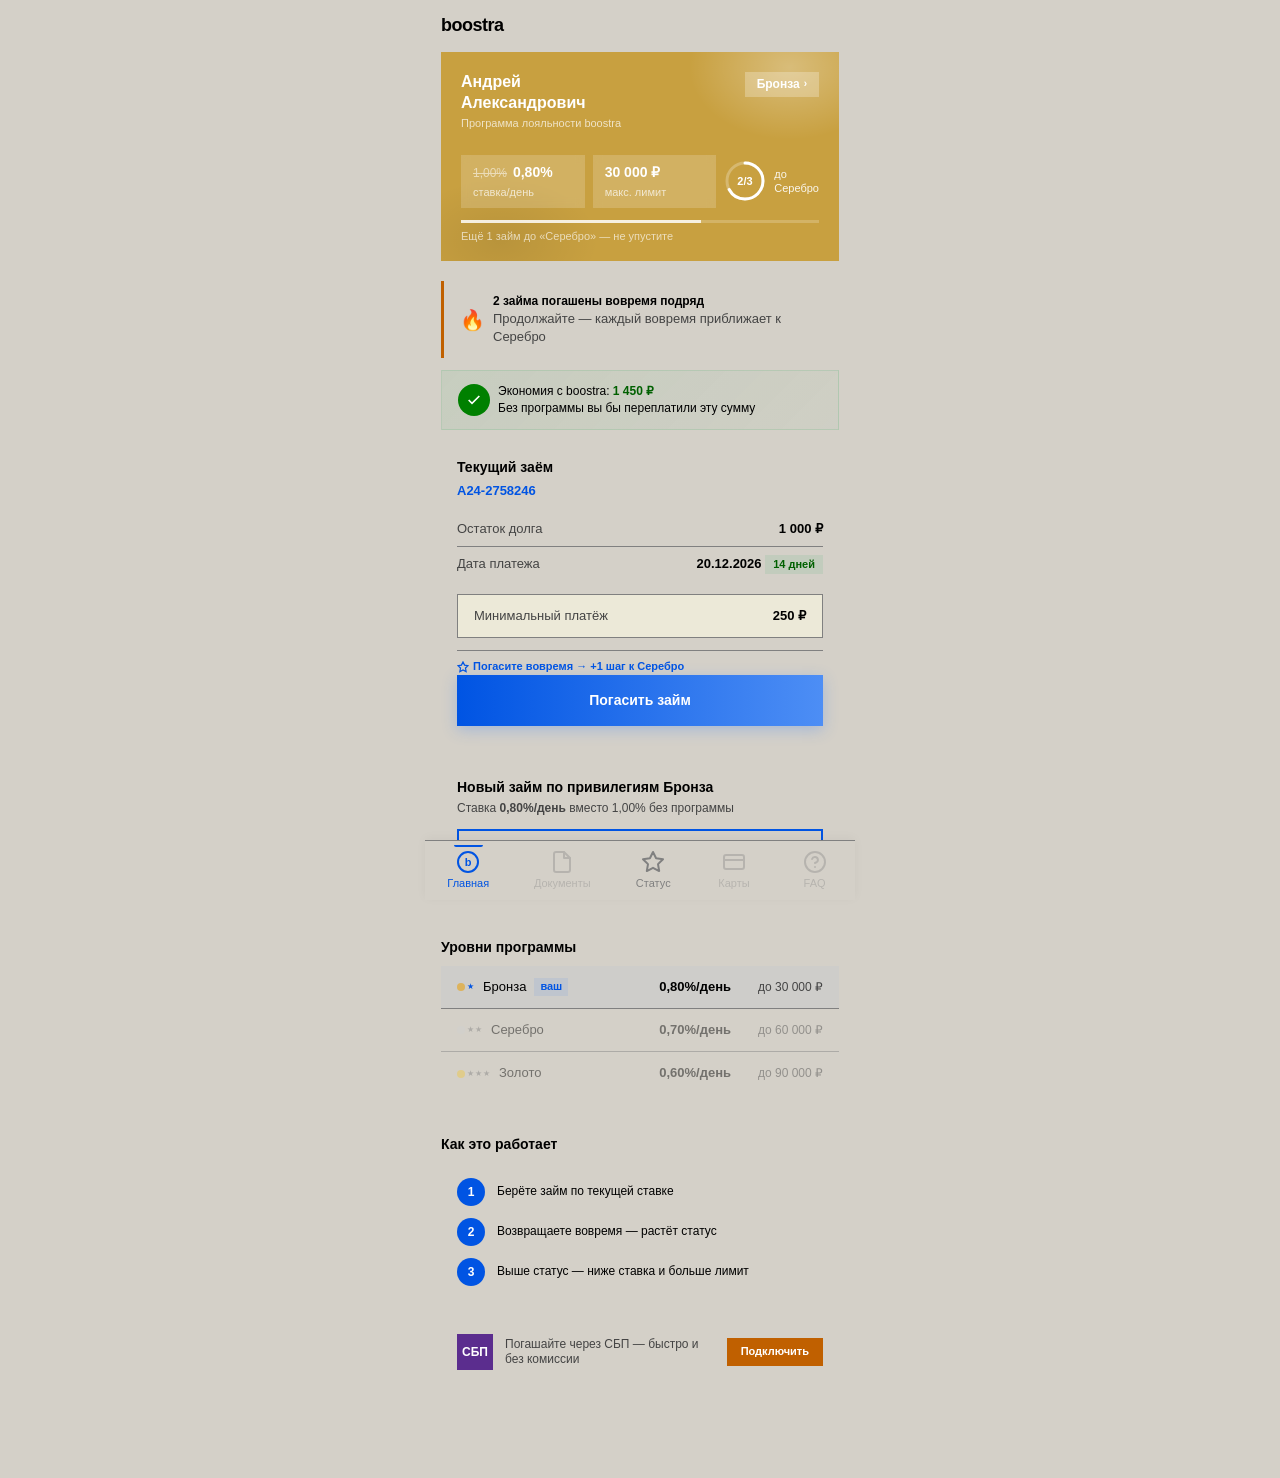
==== index.html @ 7cfaa6db "feat: growth engine v3 — behavioral economics framework across all screens Growth Engine (habit form" ====
<!DOCTYPE html>
<html lang="ru">
<head>
  <meta charset="UTF-8">
  <meta name="viewport" content="width=device-width, initial-scale=1.0, maximum-scale=1.0, user-scalable=no, viewport-fit=cover">
  <meta name="theme-color" content="#ffffff">
  <title>boostra — Программа лояльности</title>

  <link rel="stylesheet" href="css/reset.css">
  <link rel="stylesheet" href="css/variables.css">
  <link rel="stylesheet" href="css/base.css">
  <link rel="stylesheet" href="css/components/card.css">
  <link rel="stylesheet" href="css/components/button.css">
  <link rel="stylesheet" href="css/components/navbar.css">
  <link rel="stylesheet" href="css/components/tier-row.css">
  <link rel="stylesheet" href="css/components/growth.css">
  <link rel="stylesheet" href="css/screens/lk.css">
  <link rel="stylesheet" href="css/screens/status.css">
  <link rel="stylesheet" href="css/screens/upgrade.css">
  <link rel="stylesheet" href="css/screens/apply.css">

  <script type="module" src="js/app.js"></script>
</head>
<body>
  <div id="app">
    <div id="screen-lk" class="screen"></div>
    <div id="screen-status" class="screen"></div>
    <div id="screen-upgrade" class="screen upgrade-screen"></div>
    <div id="screen-apply" class="screen"></div>
    <div id="screen-apply-success" class="screen"></div>
    <div id="bottom-nav"></div>
  </div>
</body>
</html>
---- css/variables.css ----
:root {
  /* Typography — Windows 2000 era */
  --font-family: 'Tahoma', 'MS Sans Serif', 'Microsoft Sans Serif', Arial, sans-serif;
  --fs-xs: 0.6875rem;    /* 11px */
  --fs-sm: 0.75rem;      /* 12px */
  --fs-base: 0.8125rem;  /* 13px */
  --fs-md: 0.875rem;     /* 14px */
  --fs-lg: 1rem;         /* 16px */
  --fs-xl: 1.125rem;     /* 18px */
  --fs-2xl: 1.25rem;     /* 20px */
  --fs-3xl: 1.5rem;      /* 24px */

  /* Windows 2000 System Colors */
  --win-gray: #d4d0c8;
  --win-gray-light: #ece9d8;
  --win-gray-dark: #808080;
  --win-gray-darker: #404040;
  --win-white: #ffffff;
  --win-black: #000000;
  --win-blue: #0054e3;
  --win-blue-dark: #003585;
  --win-titlebar: linear-gradient(to right, #0054e3 0%, #4d8ef5 100%);
  --win-titlebar-inactive: linear-gradient(to right, #808080 0%, #aaaaaa 100%);

  /* Brand Colors (keeping tier identity) */
  --brand-orange: #c06000;
  --brand-orange-dark: #984d00;
  --brand-green: #008000;
  --brand-green-dark: #006000;
  --brand-red: #cc0000;
  --brand-red-dark: #990000;
  --brand-blue: #0054e3;
  --brand-blue-dark: #003585;
  --brand-blue-gradient: linear-gradient(to right, #0054e3 0%, #4d8ef5 100%);

  /* Neutral Colors — Win2k palette */
  --color-bg: #d4d0c8;
  --color-surface: #d4d0c8;
  --color-surface-secondary: #ece9d8;
  --color-text: #000000;
  --color-text-secondary: #444444;
  --color-text-tertiary: #808080;
  --color-border: #808080;
  --color-divider: #808080;

  /* Win2k 3D borders */
  --border-raised: inset 1px 1px 0 #ffffff, inset -1px -1px 0 #808080, inset 2px 2px 0 #ece9d8, inset -2px -2px 0 #404040;
  --border-sunken: inset 1px 1px 0 #808080, inset -1px -1px 0 #ffffff, inset 2px 2px 0 #404040, inset -2px -2px 0 #ece9d8;
  --border-field: inset 1px 1px 0 #808080, inset -1px -1px 0 #ffffff;
  --border-button: inset 1px 1px 0 #ffffff, inset -1px -1px 0 #404040, inset 2px 2px 0 #d4d0c8, inset -2px -2px 0 #808080;

  /* Bronze tier */
  --bronze-1: #9a6e1e;
  --bronze-2: #c4943a;
  --bronze-3: #ddb35c;
  --bronze-4: #eece82;
  --bronze-6: #8a5e14;
  --bronze-gradient: #c8a040;
  --bronze-text: #4a2e08;

  /* Silver tier */
  --silver-1: #8e8e8e;
  --silver-2: #b0b0b0;
  --silver-3: #d0d0d0;
  --silver-4: #e8e8e8;
  --silver-6: #8e8e8e;
  --silver-gradient: #b8b8b8;
  --silver-text: #2a2a2a;

  /* Gold tier */
  --gold-1: #b8880a;
  --gold-2: #d4a82a;
  --gold-3: #efc842;
  --gold-4: #fad96a;
  --gold-6: #a07808;
  --gold-gradient: #d4b020;
  --gold-text: #4a3808;

  /* User card colors — flat Win2k panels */
  --card-gradient-bronze: #c8a040;
  --card-gradient-silver: #aeaeae;
  --card-gradient-gold: #d4b020;

  /* Spacing */
  --sp-xs: 4px;
  --sp-sm: 8px;
  --sp-md: 12px;
  --sp-base: 16px;
  --sp-lg: 20px;
  --sp-xl: 24px;
  --sp-2xl: 32px;

  /* Radius — none in Win2k */
  --r-sm: 0px;
  --r-md: 0px;
  --r-lg: 0px;
  --r-xl: 0px;
  --r-full: 0px;

  /* Shadows — Win2k flat */
  --shadow-card: none;
  --shadow-sm: none;
  --shadow-section: none;

  /* Layout */
  --max-width: 430px;
  --nav-height: 60px;
}
---- css/base.css ----
body {
  font-family: var(--font-family);
  font-size: var(--fs-base);
  color: var(--color-text);
  background-color: var(--color-bg);
  display: flex;
  justify-content: center;
}

#app {
  width: 100%;
  max-width: var(--max-width);
  min-height: 100vh;
  background-color: var(--color-bg);
  position: relative;
  overflow-x: hidden;
}

.screen {
  display: none;
  padding-bottom: calc(var(--nav-height) + var(--sp-base) + env(safe-area-inset-bottom, 0px));
  min-height: 100vh;
  animation: fadeIn 0.2s ease;
}

.screen.active {
  display: block;
}

@keyframes fadeIn {
  from { opacity: 0; }
  to { opacity: 1; }
}

/* Shared header */
.app-header {
  display: flex;
  align-items: center;
  justify-content: space-between;
  padding: var(--sp-md) var(--sp-base);
  height: 52px;
  background: var(--color-surface);
}

.app-header__logo {
  font-size: var(--fs-xl);
  font-weight: 800;
  color: var(--color-text);
  letter-spacing: -0.5px;
}

.app-header__icons {
  display: flex;
  gap: var(--sp-sm);
  color: var(--color-text-secondary);
}

/* Screen header with back button */
.screen-header {
  display: flex;
  align-items: center;
  padding: var(--sp-md) var(--sp-base);
  height: 52px;
  gap: var(--sp-sm);
  background: var(--color-surface);
}

.screen-header__back {
  width: 32px;
  height: 32px;
  display: flex;
  align-items: center;
  justify-content: center;
  border-radius: var(--r-full);
  cursor: pointer;
}

.screen-header__back:active {
  background: var(--color-bg);
}

.screen-header__title {
  font-size: var(--fs-lg);
  font-weight: 700;
}

.section-title {
  font-size: var(--fs-md);
  font-weight: 700;
  padding: var(--sp-lg) var(--sp-base) var(--sp-sm);
}

.text-secondary { color: var(--color-text-secondary); }
.text-accent { color: var(--brand-blue); }

.fmt-rub::after { content: ' ₽'; }

/* Accessibility — focus-visible */
:focus-visible {
  outline: 2px solid var(--brand-blue);
  outline-offset: 2px;
}

button:focus:not(:focus-visible),
a:focus:not(:focus-visible) {
  outline: none;
}

/* Touch targets — minimum 44px */
.screen-header__back {
  min-width: 44px;
  min-height: 44px;
}
---- css/components/card.css ----
/* ============================================
   User Card — ЛК (Personal Account card)
   ============================================ */
.user-card {
  margin: 0 var(--sp-base);
  border-radius: var(--r-xl);
  padding: var(--sp-lg) var(--sp-lg) var(--sp-base);
  position: relative;
  overflow: hidden;
  color: #fff;
  box-shadow: var(--shadow-card), 0 8px 32px rgba(0, 0, 0, 0.12);
}

.user-card::before {
  content: '';
  position: absolute;
  bottom: -20%;
  left: -10%;
  width: 50%;
  height: 60%;
  border-radius: 50%;
  background: radial-gradient(ellipse, rgba(0,0,0,0.08) 0%, transparent 70%);
  pointer-events: none;
}

.user-card::after {
  content: '';
  position: absolute;
  top: -30%;
  right: -15%;
  width: 55%;
  height: 75%;
  border-radius: 50%;
  background: radial-gradient(ellipse, rgba(255,255,255,0.30) 0%, transparent 65%);
  pointer-events: none;
}

.user-card--bronze { background: var(--card-gradient-bronze); }
.user-card--silver { background: var(--card-gradient-silver); }
.user-card--gold { background: var(--card-gradient-gold); }

.user-card__top {
  display: flex;
  justify-content: space-between;
  align-items: flex-start;
  margin-bottom: var(--sp-xl);
  position: relative;
  z-index: 1;
}

.user-card__name {
  font-size: var(--fs-lg);
  font-weight: 700;
  max-width: 65%;
  line-height: 1.3;
}

.user-card__subtitle {
  font-size: var(--fs-xs);
  opacity: 0.7;
  font-weight: 400;
  margin-top: 2px;
}

.user-card__badge {
  display: flex;
  align-items: center;
  gap: 4px;
  background: rgba(255,255,255,0.25);
  padding: 4px 12px;
  border-radius: var(--r-full);
  font-size: var(--fs-sm);
  font-weight: 600;
  cursor: pointer;
  transition: background 0.15s;
}

.user-card__badge:active {
  background: rgba(255,255,255,0.35);
}

.user-card__badge-arrow {
  font-size: 10px;
}

.user-card__metrics {
  display: flex;
  gap: var(--sp-sm);
  position: relative;
  z-index: 1;
  margin-bottom: var(--sp-md);
}

.user-card__metric {
  flex: 1;
  background: rgba(255,255,255,0.18);
  backdrop-filter: blur(4px);
  border-radius: var(--r-md);
  padding: var(--sp-sm) var(--sp-md);
  display: flex;
  flex-direction: column;
  gap: 2px;
}

.user-card__metric-value {
  font-size: var(--fs-md);
  font-weight: 700;
}

.user-card__metric-label {
  font-size: var(--fs-xs);
  opacity: 0.7;
  font-weight: 400;
}

.user-card__metric-old {
  opacity: 0.55;
  font-weight: 400;
  font-size: var(--fs-sm);
  text-decoration: line-through;
  margin-right: 2px;
}

/* Progress to next tier */
.user-card__progress {
  position: relative;
  z-index: 1;
}

.user-card__progress-bar {
  width: 100%;
  height: 3px;
  background: rgba(255,255,255,0.2);
  border-radius: var(--r-full);
  overflow: hidden;
  margin-bottom: 4px;
}

.user-card__progress-fill {
  height: 100%;
  border-radius: var(--r-full);
  background: rgba(255,255,255,0.8);
  transition: width 0.4s ease;
}

.user-card__progress-text {
  font-size: var(--fs-xs);
  opacity: 0.65;
  font-weight: 400;
}

/* Status card styles are now in css/screens/status.css */

/* ============================================
   Upgrade Card — small card on upgrade screen
   ============================================ */
.upgrade-user-card {
  margin: 0 var(--sp-base);
  border-radius: var(--r-md);
  padding: var(--sp-md) var(--sp-base);
  display: flex;
  align-items: center;
  justify-content: space-between;
  position: relative;
  overflow: hidden;
  color: #fff;
  box-shadow: var(--shadow-sm);
}

.upgrade-user-card--bronze { background: var(--card-gradient-bronze); }
.upgrade-user-card--silver { background: var(--card-gradient-silver); }
.upgrade-user-card--gold { background: var(--card-gradient-gold); }

.upgrade-user-card__left {
  display: flex;
  align-items: center;
  gap: var(--sp-sm);
  min-width: 0;
}

.upgrade-user-card__avatar {
  width: 36px;
  height: 36px;
  border-radius: 50%;
  background: rgba(255,255,255,0.35);
  flex-shrink: 0;
}

.upgrade-user-card__name {
  font-size: var(--fs-base);
  font-weight: 600;
  white-space: nowrap;
  overflow: hidden;
  text-overflow: ellipsis;
}

.upgrade-user-card__right {
  display: flex;
  align-items: center;
  gap: var(--sp-sm);
  flex-shrink: 0;
}

.upgrade-user-card__badge {
  background: rgba(255,255,255,0.25);
  padding: 3px 10px;
  border-radius: var(--r-full);
  font-size: var(--fs-sm);
  font-weight: 600;
}

.upgrade-user-card__close {
  width: 24px;
  height: 24px;
  display: flex;
  align-items: center;
  justify-content: center;
  border-radius: 50%;
  background: rgba(255,255,255,0.2);
  font-size: 14px;
  cursor: pointer;
  color: #fff;
}
---- css/components/button.css ----
/* Primary CTA button — blue gradient pill */
.btn-primary,
.btn-repay,
.btn-loan {
  display: flex;
  align-items: center;
  justify-content: center;
  gap: var(--sp-sm);
  width: 100%;
  padding: 16px;
  border-radius: var(--r-full);
  background: var(--brand-blue-gradient);
  color: #fff;
  font-size: var(--fs-md);
  font-weight: 600;
  border: none;
  cursor: pointer;
  transition: all 0.2s ease;
  box-shadow: 0 4px 14px rgba(59, 130, 246, 0.3);
}

.btn-primary:active,
.btn-repay:active,
.btn-loan:active {
  transform: scale(0.98);
  box-shadow: 0 2px 8px rgba(59, 130, 246, 0.3);
}

/* Secondary CTA — outline style */
.btn-secondary {
  display: flex;
  align-items: center;
  justify-content: center;
  gap: var(--sp-sm);
  width: 100%;
  padding: 15px;
  border-radius: var(--r-full);
  background: var(--color-surface);
  color: var(--brand-blue);
  font-size: var(--fs-md);
  font-weight: 600;
  border: 2px solid var(--brand-blue);
  cursor: pointer;
  transition: all 0.2s ease;
}

.btn-secondary:active {
  transform: scale(0.98);
  background: rgba(59, 130, 246, 0.04);
}

/* Loading state for buttons */
.btn-loading {
  pointer-events: none;
  opacity: 0.7;
}

.btn-loading::after {
  content: '';
  width: 18px;
  height: 18px;
  border: 2px solid rgba(255,255,255,0.3);
  border-top-color: #fff;
  border-radius: 50%;
  animation: btnSpin 0.6s linear infinite;
  margin-left: var(--sp-sm);
}

.btn-secondary.btn-loading::after {
  border-color: rgba(59, 130, 246, 0.3);
  border-top-color: var(--brand-blue);
}

@keyframes btnSpin {
  to { transform: rotate(360deg); }
}

/* Pill / info badge */
.pill {
  display: inline-flex;
  align-items: center;
  gap: var(--sp-sm);
  padding: 8px 14px;
  border-radius: var(--r-full);
  font-size: var(--fs-base);
  font-weight: 600;
}

.pill--orange {
  background: #fef3e0;
  color: var(--brand-orange);
}

.pill--tier {
  padding: 6px 14px;
  border-radius: var(--r-full);
  font-size: var(--fs-sm);
  font-weight: 600;
  color: #fff;
}

.pill--tier-bronze { background: var(--bronze-2); }
.pill--tier-silver { background: var(--silver-2); }
.pill--tier-gold { background: var(--gold-2); }

/* Tab buttons (status page) */
.tab-bar {
  display: flex;
  gap: var(--sp-sm);
  padding: 0 var(--sp-base);
  margin-bottom: var(--sp-md);
}

.tab-btn {
  flex: 1;
  padding: 10px 8px;
  border-radius: var(--r-sm);
  font-size: var(--fs-sm);
  font-weight: 600;
  text-align: center;
  background: var(--color-bg);
  color: var(--color-text-secondary);
  border: none;
  cursor: pointer;
  transition: all 0.2s ease;
}

.tab-btn:active { transform: scale(0.96); }

.tab-btn.active--bronze { background: var(--bronze-3); color: var(--bronze-text); box-shadow: 0 2px 8px rgba(221, 179, 92, 0.3); }
.tab-btn.active--silver { background: var(--silver-3); color: var(--silver-text); box-shadow: 0 2px 8px rgba(176, 176, 176, 0.3); }
.tab-btn.active--gold { background: var(--gold-3); color: var(--gold-text); box-shadow: 0 2px 8px rgba(239, 200, 66, 0.3); }

/* Text link */
.link {
  display: inline-block;
  font-size: var(--fs-base);
  font-weight: 500;
  color: var(--brand-blue);
  cursor: pointer;
  padding: var(--sp-sm) 0;
}

.link:active { opacity: 0.7; }
---- css/components/navbar.css ----
.bottom-nav {
  position: fixed;
  bottom: 0;
  left: 50%;
  transform: translateX(-50%);
  width: 100%;
  max-width: var(--max-width);
  height: calc(var(--nav-height) + env(safe-area-inset-bottom, 0px));
  padding-bottom: env(safe-area-inset-bottom, 0px);
  background: var(--color-surface);
  border-top: 1px solid var(--color-border);
  box-shadow: 0 -2px 10px rgba(0, 0, 0, 0.04);
  display: flex;
  align-items: center;
  justify-content: space-around;
  z-index: 100;
}

.bottom-nav__item {
  display: flex;
  flex-direction: column;
  align-items: center;
  gap: 2px;
  padding: var(--sp-xs) var(--sp-sm);
  color: var(--color-text-tertiary);
  min-width: 52px;
  cursor: pointer;
  transition: color 0.15s;
  border: none;
  background: none;
  font: inherit;
  position: relative;
}

.bottom-nav__item.active {
  color: var(--brand-blue);
}

.bottom-nav__item.active::before {
  content: '';
  position: absolute;
  top: -1px;
  left: 25%;
  right: 25%;
  height: 2px;
  background: var(--brand-blue);
  border-radius: 0 0 2px 2px;
}

.bottom-nav__item:active {
  opacity: 0.7;
}

.bottom-nav__item--disabled {
  opacity: 0.35;
  cursor: default;
}

.bottom-nav__item--disabled:active {
  opacity: 0.35;
}

.bottom-nav__icon {
  width: 24px;
  height: 24px;
  position: relative;
}

.bottom-nav__icon svg {
  width: 100%;
  height: 100%;
}

.bottom-nav__dot {
  position: absolute;
  top: -2px;
  right: -4px;
  width: 6px;
  height: 6px;
  border-radius: 50%;
  background: var(--brand-red);
}

.bottom-nav__label {
  font-size: var(--fs-xs);
  font-weight: 500;
}
---- css/components/tier-row.css ----
/* Shared tier comparison row — used on LK and Status screens */

.tier-row-list {
  margin: 0 var(--sp-base) var(--sp-lg);
  background: var(--color-surface);
  border-radius: var(--r-lg);
  overflow: hidden;
  box-shadow: var(--shadow-section);
}

.tier-row {
  display: flex;
  justify-content: space-between;
  align-items: center;
  padding: var(--sp-md) var(--sp-base);
  border-bottom: 1px solid var(--color-divider);
}

.tier-row:last-child { border-bottom: none; }

.tier-row__left {
  display: flex;
  align-items: center;
  gap: var(--sp-sm);
}

.tier-row__indicator {
  display: flex;
  align-items: center;
  gap: 2px;
  flex-shrink: 0;
}

.tier-row__dot {
  width: 8px;
  height: 8px;
  border-radius: 50%;
  flex-shrink: 0;
}

.tier-row__dot--bronze { background: var(--bronze-3); }
.tier-row__dot--silver { background: var(--silver-3); }
.tier-row__dot--gold   { background: var(--gold-3); }

.tier-row__stars {
  font-size: 8px;
  color: var(--color-text-tertiary);
  letter-spacing: 1px;
  line-height: 1;
}

.tier-row--current .tier-row__stars { color: var(--brand-blue); }

.tier-row__name {
  font-size: var(--fs-base);
  font-weight: 500;
}

.tier-row__badge {
  font-size: var(--fs-xs);
  font-weight: 600;
  color: var(--brand-blue);
  background: rgba(59, 130, 246, 0.1);
  padding: 1px 6px;
  border-radius: var(--r-full);
}

.tier-row__right {
  display: flex;
  align-items: center;
  gap: var(--sp-md);
  text-align: right;
}

.tier-row__rate {
  font-size: var(--fs-base);
  font-weight: 600;
  color: var(--color-text);
}

.tier-row__limit {
  font-size: var(--fs-sm);
  color: var(--color-text-secondary);
  min-width: 80px;
}

.tier-row--current {
  background: rgba(59, 130, 246, 0.04);
}

.tier-row--locked {
  opacity: 0.45;
}
---- css/components/growth.css ----
/* ==========================================================================
   Growth Components — behavioral economics UI patterns
   ========================================================================== */

/* ---------- Progress Ring (Goal Gradient) ---------- */
.progress-ring {
  display: flex;
  align-items: center;
  gap: var(--sp-sm);
}

.progress-ring__svg {
  flex-shrink: 0;
}

.progress-ring__circle-bg {
  fill: none;
  stroke: rgba(255, 255, 255, 0.25);
  stroke-width: 3;
}

.progress-ring__circle-fill {
  fill: none;
  stroke: #fff;
  stroke-width: 3;
  stroke-linecap: round;
  transform: rotate(-90deg);
  transform-origin: center;
  transition: stroke-dashoffset 0.6s cubic-bezier(0.4, 0, 0.2, 1);
}

.progress-ring__text {
  font-size: var(--fs-xs);
  color: rgba(255, 255, 255, 0.9);
  line-height: 1.3;
}

.progress-ring__count {
  font-size: var(--fs-base);
  font-weight: 700;
  color: #fff;
}

/* ---------- Streak Badge (Habit Formation) ---------- */
.streak-badge {
  display: flex;
  align-items: center;
  gap: var(--sp-sm);
  background: var(--color-surface);
  border-radius: var(--r-lg);
  padding: var(--sp-md) var(--sp-base);
  margin: 0 var(--sp-base) var(--sp-md);
  box-shadow: var(--shadow-sm);
  border-left: 3px solid var(--brand-orange);
}

.streak-badge__icon {
  font-size: 1.25rem;
  flex-shrink: 0;
}

.streak-badge__text {
  font-size: var(--fs-sm);
  color: var(--color-text);
  font-weight: 600;
}

.streak-badge__sub {
  font-weight: 400;
  color: var(--color-text-secondary);
}

/* ---------- Lifetime Savings (Sunk Cost) ---------- */
.lifetime-savings {
  display: flex;
  align-items: center;
  gap: var(--sp-sm);
  background: linear-gradient(135deg, rgba(46, 170, 87, 0.08) 0%, rgba(46, 170, 87, 0.03) 100%);
  border: 1px solid rgba(46, 170, 87, 0.15);
  border-radius: var(--r-lg);
  padding: var(--sp-md) var(--sp-base);
  margin: 0 var(--sp-base) var(--sp-md);
}

.lifetime-savings__icon {
  width: 32px;
  height: 32px;
  border-radius: 50%;
  background: var(--brand-green);
  display: flex;
  align-items: center;
  justify-content: center;
  flex-shrink: 0;
}

.lifetime-savings__text {
  font-size: var(--fs-sm);
  color: var(--color-text);
}

.lifetime-savings__amount {
  font-weight: 700;
  color: var(--brand-green-dark);
}

/* ---------- Countdown Badge (Urgency) ---------- */
.countdown-badge {
  display: inline-flex;
  align-items: center;
  gap: 4px;
  font-size: var(--fs-xs);
  font-weight: 600;
  padding: 2px 8px;
  border-radius: var(--r-full);
}

.countdown-badge--green {
  background: rgba(46, 170, 87, 0.1);
  color: var(--brand-green-dark);
}

.countdown-badge--yellow {
  background: rgba(232, 135, 14, 0.1);
  color: var(--brand-orange-dark);
}

.countdown-badge--red {
  background: rgba(224, 90, 58, 0.1);
  color: var(--brand-red);
}

/* ---------- Tier Progress Banner (Apply — Commitment) ---------- */
.tier-progress-banner {
  display: flex;
  align-items: center;
  gap: var(--sp-md);
  background: linear-gradient(135deg, rgba(59, 130, 246, 0.06) 0%, rgba(59, 130, 246, 0.02) 100%);
  border: 1px solid rgba(59, 130, 246, 0.12);
  border-radius: var(--r-lg);
  padding: var(--sp-md) var(--sp-base);
  margin: 0 var(--sp-base) var(--sp-md);
}

.tier-progress-banner__ring {
  flex-shrink: 0;
}

.tier-progress-banner__ring-bg {
  fill: none;
  stroke: rgba(59, 130, 246, 0.15);
  stroke-width: 3;
}

.tier-progress-banner__ring-fill {
  fill: none;
  stroke: var(--brand-blue);
  stroke-width: 3;
  stroke-linecap: round;
  transform: rotate(-90deg);
  transform-origin: center;
}

.tier-progress-banner__content {
  flex: 1;
  min-width: 0;
}

.tier-progress-banner__title {
  font-size: var(--fs-sm);
  font-weight: 700;
  color: var(--color-text);
  margin-bottom: 2px;
}

.tier-progress-banner__sub {
  font-size: var(--fs-xs);
  color: var(--color-text-secondary);
}

/* ---------- Popular Badge (Social Proof / Anchoring) ---------- */
.popular-badge {
  position: relative;
}

.popular-badge::after {
  content: 'Популярный';
  position: absolute;
  top: -8px;
  right: -4px;
  font-size: 9px;
  font-weight: 700;
  text-transform: uppercase;
  letter-spacing: 0.5px;
  color: #fff;
  background: var(--brand-blue);
  padding: 1px 5px;
  border-radius: var(--r-full);
  line-height: 1.4;
}

/* ---------- Before → After (Upgrade Delta) ---------- */
.upgrade-delta {
  display: flex;
  gap: var(--sp-sm);
  margin: 0 var(--sp-base) var(--sp-lg);
}

.upgrade-delta__card {
  flex: 1;
  background: var(--color-surface);
  border-radius: var(--r-lg);
  padding: var(--sp-base) var(--sp-sm);
  box-shadow: var(--shadow-section);
  text-align: center;
}

.upgrade-delta__old {
  font-size: var(--fs-sm);
  color: var(--color-text-tertiary);
  text-decoration: line-through;
  margin-bottom: 2px;
}

.upgrade-delta__new {
  font-size: var(--fs-lg);
  font-weight: 700;
  color: var(--color-text);
  margin-bottom: 2px;
}

.upgrade-delta__diff {
  font-size: var(--fs-xs);
  font-weight: 700;
  color: var(--brand-green);
}

.upgrade-delta__label {
  font-size: var(--fs-xs);
  color: var(--color-text-secondary);
  margin-top: 4px;
}

/* ---------- Share Button (Viral) ---------- */
.share-btn {
  display: flex;
  align-items: center;
  justify-content: center;
  gap: var(--sp-sm);
  width: 100%;
  padding: var(--sp-md) var(--sp-base);
  border: none;
  background: none;
  color: var(--brand-blue);
  font-size: var(--fs-sm);
  font-weight: 600;
  cursor: pointer;
  border-radius: var(--r-md);
  transition: background 0.15s;
}

.share-btn:active {
  background: rgba(59, 130, 246, 0.06);
}

/* ---------- Notification Prompt (Priming) ---------- */
.notification-prompt {
  background: var(--color-surface);
  border-radius: var(--r-lg);
  padding: var(--sp-base);
  margin: 0 var(--sp-base) var(--sp-md);
  box-shadow: var(--shadow-section);
  display: flex;
  align-items: center;
  gap: var(--sp-md);
}

.notification-prompt__icon {
  width: 40px;
  height: 40px;
  border-radius: var(--r-md);
  background: rgba(59, 130, 246, 0.08);
  display: flex;
  align-items: center;
  justify-content: center;
  flex-shrink: 0;
}

.notification-prompt__content {
  flex: 1;
}

.notification-prompt__title {
  font-size: var(--fs-sm);
  font-weight: 700;
  color: var(--color-text);
  margin-bottom: 2px;
}

.notification-prompt__sub {
  font-size: var(--fs-xs);
  color: var(--color-text-secondary);
}

.notification-prompt__action {
  font-size: var(--fs-xs);
  font-weight: 700;
  color: var(--brand-blue);
  background: none;
  border: none;
  cursor: pointer;
  padding: var(--sp-sm);
  white-space: nowrap;
}

/* ---------- Timeline (Success screen) ---------- */
.success-timeline {
  display: flex;
  align-items: center;
  justify-content: center;
  gap: 0;
  margin: 0 var(--sp-base) var(--sp-lg);
  padding: var(--sp-md) 0;
}

.success-timeline__step {
  display: flex;
  flex-direction: column;
  align-items: center;
  gap: 4px;
  flex: 1;
  position: relative;
}

.success-timeline__dot {
  width: 24px;
  height: 24px;
  border-radius: 50%;
  display: flex;
  align-items: center;
  justify-content: center;
  font-size: 10px;
  font-weight: 700;
  z-index: 1;
}

.success-timeline__dot--done {
  background: var(--brand-green);
  color: #fff;
}

.success-timeline__dot--active {
  background: rgba(59, 130, 246, 0.1);
  color: var(--brand-blue);
  border: 2px solid var(--brand-blue);
  animation: pulse-dot 2s infinite;
}

.success-timeline__dot--future {
  background: var(--color-surface-secondary);
  color: var(--color-text-tertiary);
  border: 1px solid var(--color-border);
}

@keyframes pulse-dot {
  0%, 100% { box-shadow: 0 0 0 0 rgba(59, 130, 246, 0.3); }
  50% { box-shadow: 0 0 0 6px rgba(59, 130, 246, 0); }
}

.success-timeline__label {
  font-size: 9px;
  color: var(--color-text-secondary);
  text-align: center;
  max-width: 64px;
  line-height: 1.2;
}

.success-timeline__line {
  flex: 1;
  height: 2px;
  background: var(--color-border);
  margin-bottom: 18px;
}

.success-timeline__line--done {
  background: var(--brand-green);
}

/* ---------- Micro-interactions ---------- */
.btn-primary:active,
.btn-secondary:active,
.btn-repay:active {
  transform: scale(0.97);
}

.btn-primary,
.btn-secondary {
  transition: transform 0.1s ease, box-shadow 0.15s ease, opacity 0.15s ease;
}

/* Section entrance animation */
@keyframes fadeInUp {
  from { opacity: 0; transform: translateY(12px); }
  to { opacity: 1; transform: translateY(0); }
}

.animate-in {
  animation: fadeInUp 0.35s ease-out both;
}

/* Loan section payment link */
.loan-progress-hint {
  display: flex;
  align-items: center;
  gap: 4px;
  font-size: var(--fs-xs);
  color: var(--brand-blue);
  font-weight: 600;
  margin-top: var(--sp-sm);
  padding-top: var(--sp-sm);
  border-top: 1px solid var(--color-divider);
}
---- css/screens/lk.css ----
/* ЛК — Personal Account screen */

.lk-card-area {
  margin-bottom: var(--sp-lg);
}

/* Loan section */
.loan-section {
  margin: 0 var(--sp-base) var(--sp-lg);
  background: var(--color-surface);
  border-radius: var(--r-lg);
  padding: var(--sp-base);
  box-shadow: var(--shadow-section);
}

.loan-header {
  font-size: var(--fs-md);
  font-weight: 700;
  margin-bottom: var(--sp-xs);
}

.loan-number {
  font-size: var(--fs-base);
  color: var(--brand-blue);
  font-weight: 600;
  margin-bottom: var(--sp-md);
}

.loan-info-row {
  display: flex;
  justify-content: space-between;
  align-items: center;
  padding: var(--sp-sm) 0;
  font-size: var(--fs-base);
  color: var(--color-text);
}

.loan-info-row + .loan-info-row {
  border-top: 1px solid var(--color-divider);
}

.loan-info-row__label {
  color: var(--color-text-secondary);
}

.loan-info-row__value {
  font-weight: 600;
}

/* Min payment pill */
.min-payment {
  display: flex;
  justify-content: space-between;
  align-items: center;
  background: var(--color-surface-secondary);
  border: 1px solid var(--color-border);
  border-radius: var(--r-md);
  padding: var(--sp-md) var(--sp-base);
  margin: var(--sp-md) 0;
  color: var(--color-text);
  font-size: var(--fs-base);
}

.min-payment__label {
  font-weight: 500;
  color: var(--color-text-secondary);
}

.min-payment__value {
  font-weight: 700;
}

/* Repay buttons */
.loan-actions {
  display: flex;
  flex-direction: column;
  gap: var(--sp-sm);
  align-items: center;
}

/* New loan CTA section */
.lk-new-loan-section {
  margin: 0 var(--sp-base) var(--sp-lg);
  background: var(--color-surface);
  border-radius: var(--r-lg);
  padding: var(--sp-base);
  box-shadow: var(--shadow-section);
}

.lk-new-loan__title {
  font-size: var(--fs-md);
  font-weight: 700;
  margin-bottom: 2px;
}

.lk-new-loan__subtitle {
  font-size: var(--fs-sm);
  color: var(--color-text-secondary);
  margin-bottom: var(--sp-md);
}

/* Tier comparison rows — now using shared tier-row.css component */

/* How it works */
.lk-how-it-works {
  margin: 0 var(--sp-base) var(--sp-lg);
  background: var(--color-surface);
  border-radius: var(--r-lg);
  padding: var(--sp-base);
  box-shadow: var(--shadow-section);
  display: flex;
  flex-direction: column;
  gap: var(--sp-md);
}

.lk-how-step {
  display: flex;
  align-items: center;
  gap: var(--sp-md);
}

.lk-how-step__num {
  width: 28px;
  height: 28px;
  border-radius: 50%;
  background: var(--brand-blue);
  color: #fff;
  display: flex;
  align-items: center;
  justify-content: center;
  font-size: var(--fs-sm);
  font-weight: 700;
  flex-shrink: 0;
}

.lk-how-step__text {
  font-size: var(--fs-sm);
  color: var(--color-text);
  line-height: 1.3;
}

/* СБП Banner */
.sbp-banner {
  margin: 0 var(--sp-base) var(--sp-lg);
  display: flex;
  align-items: center;
  gap: var(--sp-md);
  background: var(--color-surface);
  border-radius: var(--r-lg);
  padding: var(--sp-md) var(--sp-base);
  box-shadow: var(--shadow-section);
}

.sbp-banner__logo {
  width: 36px;
  height: 36px;
  border-radius: var(--r-sm);
  background: #5b2d8e;
  display: flex;
  align-items: center;
  justify-content: center;
  color: #fff;
  font-size: var(--fs-sm);
  font-weight: 800;
  flex-shrink: 0;
}

.sbp-banner__text {
  flex: 1;
  font-size: var(--fs-sm);
  color: var(--color-text-secondary);
  line-height: 1.3;
}

.sbp-banner__btn {
  padding: 6px 14px;
  border-radius: var(--r-full);
  background: var(--brand-orange);
  color: #fff;
  font-size: var(--fs-xs);
  font-weight: 600;
  border: none;
  cursor: pointer;
  flex-shrink: 0;
}

/* Payment stub bottom sheet */
.payment-stub {
  position: fixed;
  inset: 0;
  z-index: 200;
  display: flex;
  align-items: flex-end;
  justify-content: center;
}

.payment-stub__overlay {
  position: absolute;
  inset: 0;
  background: rgba(0,0,0,0);
  transition: background 0.2s;
}

.payment-stub--open .payment-stub__overlay {
  background: rgba(0,0,0,0.3);
}

.payment-stub__sheet {
  position: relative;
  width: 100%;
  max-width: var(--max-width);
  background: var(--color-surface);
  border-radius: var(--r-xl) var(--r-xl) 0 0;
  padding: var(--sp-lg) var(--sp-base) var(--sp-2xl);
  transform: translateY(100%);
  transition: transform 0.25s cubic-bezier(0.4, 0, 0.2, 1);
}

.payment-stub--open .payment-stub__sheet {
  transform: translateY(0);
}

.payment-stub__header {
  display: flex;
  justify-content: space-between;
  align-items: center;
  margin-bottom: var(--sp-lg);
}

.payment-stub__title {
  font-size: var(--fs-lg);
  font-weight: 700;
}

.payment-stub__close {
  width: 44px;
  height: 44px;
  display: flex;
  align-items: center;
  justify-content: center;
  border-radius: 50%;
  background: none;
  border: none;
  cursor: pointer;
  color: var(--color-text-secondary);
}

.payment-stub__body {
  text-align: center;
  margin-bottom: var(--sp-lg);
}

.payment-stub__icon {
  width: 64px;
  height: 64px;
  border-radius: 50%;
  background: rgba(59, 130, 246, 0.08);
  display: flex;
  align-items: center;
  justify-content: center;
  margin: 0 auto var(--sp-md);
}

.payment-stub__body p {
  font-size: var(--fs-base);
  line-height: 1.4;
  margin-bottom: var(--sp-sm);
}
---- css/screens/status.css ----
/* Status page */

/* --- Status card with metrics --- */
.status-card-area {
  margin-bottom: var(--sp-base);
}

.status-card {
  margin: 0 var(--sp-base);
  border-radius: var(--r-xl);
  padding: var(--sp-lg) var(--sp-xl);
  color: #fff;
  box-shadow: var(--shadow-card);
}

.status-card--bronze { background: var(--bronze-gradient); color: var(--bronze-text); }
.status-card--silver { background: var(--silver-gradient); color: var(--silver-text); }
.status-card--gold   { background: var(--gold-gradient);   color: var(--gold-text); }

.status-card__top {
  display: flex;
  justify-content: space-between;
  align-items: flex-start;
  margin-bottom: var(--sp-lg);
}

.status-card__user-name {
  font-size: var(--fs-sm);
  opacity: 0.7;
  margin-bottom: 2px;
}

.status-card__tier-name {
  font-size: var(--fs-2xl);
  font-weight: 700;
  letter-spacing: 0.02em;
}

.status-card__since {
  font-size: var(--fs-xs);
  opacity: 0.6;
  padding: 4px 10px;
  border-radius: var(--r-full);
  background: rgba(255,255,255,0.2);
  align-self: flex-start;
  white-space: nowrap;
}

.status-card__metrics {
  display: flex;
  gap: var(--sp-xl);
}

.status-card__metric {
  display: flex;
  flex-direction: column;
  gap: 2px;
}

.status-card__metric-value {
  font-size: var(--fs-lg);
  font-weight: 700;
}

.status-card__metric-old {
  font-weight: 400;
  opacity: 0.6;
  text-decoration: line-through;
  margin-right: 4px;
}

.status-card__metric-label {
  font-size: var(--fs-xs);
  opacity: 0.7;
}

/* --- Progress to next tier --- */
.status-progress-section {
  margin: 0 var(--sp-base) var(--sp-lg);
  background: var(--color-surface);
  border-radius: var(--r-lg);
  padding: var(--sp-base);
  box-shadow: var(--shadow-section);
}

.status-progress__header {
  display: flex;
  justify-content: space-between;
  align-items: center;
  margin-bottom: var(--sp-sm);
}

.status-progress__title {
  font-size: var(--fs-base);
  font-weight: 600;
  color: var(--color-text);
}

.status-progress__target {
  font-size: var(--fs-sm);
  font-weight: 600;
  color: var(--brand-blue);
  cursor: pointer;
}

.status-progress__target:active {
  opacity: 0.7;
}

.status-progress__bar {
  width: 100%;
  height: 6px;
  background: var(--color-bg);
  border-radius: var(--r-full);
  overflow: hidden;
  margin-bottom: var(--sp-sm);
}

.status-progress__fill {
  height: 100%;
  border-radius: var(--r-full);
  transition: width 0.4s ease;
}

.status-progress__fill--bronze { background: var(--bronze-3); }
.status-progress__fill--silver { background: var(--silver-3); }
.status-progress__fill--gold   { background: var(--gold-3); }

.status-progress__hint {
  font-size: var(--fs-xs);
  color: var(--color-text-secondary);
}

/* Tier comparison rows — now using shared tier-row.css component */

/* --- Savings example --- */
.status-savings-example {
  margin: 0 var(--sp-base) var(--sp-lg);
  background: var(--color-surface);
  border-radius: var(--r-lg);
  padding: var(--sp-base);
  box-shadow: var(--shadow-section);
}

.status-savings-example__title {
  font-size: var(--fs-base);
  font-weight: 700;
  color: var(--color-text);
  margin-bottom: 2px;
}

.status-savings-example__subtitle {
  font-size: var(--fs-sm);
  color: var(--color-text-secondary);
  margin-bottom: var(--sp-md);
}

.status-savings-example__rows {
  display: flex;
  flex-direction: column;
  gap: var(--sp-sm);
  margin-bottom: var(--sp-md);
}

.status-savings-example__row {
  display: flex;
  justify-content: space-between;
  font-size: var(--fs-sm);
  color: var(--color-text-secondary);
}

.status-savings-example__row--current {
  color: var(--color-text);
  font-weight: 600;
}

.status-savings-example__row--next {
  color: var(--brand-green);
  font-weight: 600;
}

.status-savings-example__result {
  font-size: var(--fs-sm);
  color: var(--brand-green);
  background: rgba(46, 170, 87, 0.08);
  padding: var(--sp-sm) var(--sp-md);
  border-radius: var(--r-sm);
  text-align: center;
}

/* --- Conditions section --- */
.conditions-section {
  margin: 0 var(--sp-base) var(--sp-lg);
  background: var(--color-surface);
  border-radius: var(--r-lg);
  padding: var(--sp-sm) 0;
  box-shadow: var(--shadow-section);
}

.condition-item {
  display: flex;
  align-items: center;
  justify-content: space-between;
  padding: var(--sp-md) var(--sp-base);
  border-bottom: 1px solid var(--color-divider);
}

.condition-item:last-child { border-bottom: none; }

.condition-item__left {
  display: flex;
  align-items: center;
  gap: var(--sp-md);
}

.condition-item__check {
  width: 20px;
  height: 20px;
  border-radius: 50%;
  border: 2px solid var(--color-border);
  display: flex;
  align-items: center;
  justify-content: center;
  flex-shrink: 0;
}

.condition-item__check--done {
  background: var(--brand-green);
  border-color: var(--brand-green);
  color: #fff;
}

.condition-item__text {
  font-size: var(--fs-base);
  color: var(--color-text);
}

.condition-item--done .condition-item__text {
  color: var(--color-text-secondary);
}

.condition-item--all-done {
  justify-content: center;
  padding: var(--sp-md) var(--sp-base);
}

/* --- Status history --- */
.history-section {
  margin: 0 var(--sp-base) var(--sp-lg);
  padding: 0;
}

.history-item {
  display: flex;
  align-items: center;
  justify-content: space-between;
  padding: var(--sp-sm) var(--sp-md);
  border-radius: var(--r-sm);
  margin-bottom: var(--sp-xs);
}

.history-item--bronze { background: rgba(184, 134, 11, 0.08); }
.history-item--silver { background: rgba(168, 168, 168, 0.08); }
.history-item--gold   { background: rgba(201, 150, 12, 0.08); }

.history-item__left {
  display: flex;
  align-items: center;
  gap: var(--sp-sm);
}

.history-item__badge {
  padding: 2px 8px;
  border-radius: var(--r-full);
  font-size: var(--fs-xs);
  font-weight: 600;
  color: #fff;
}

.history-item__badge--current {
  background: var(--brand-orange);
}

.history-item__date {
  font-size: var(--fs-sm);
  color: var(--color-text-secondary);
}
---- css/screens/upgrade.css ----
/* Upgrade congratulation screen */

.upgrade-screen {
  padding-bottom: calc(var(--nav-height) + var(--sp-base));
  position: relative;
  overflow: hidden;
  background: var(--color-bg);
}

.upgrade-card-area {
  margin-bottom: var(--sp-md);
}

/* Hero section — centered avatar + text */
.upgrade-hero {
  display: flex;
  flex-direction: column;
  align-items: center;
  text-align: center;
  padding: var(--sp-xl) var(--sp-base) var(--sp-lg);
  position: relative;
}

.upgrade-hero__avatar {
  width: 80px;
  height: 80px;
  border-radius: 50%;
  display: flex;
  align-items: center;
  justify-content: center;
  font-size: var(--fs-3xl);
  font-weight: 800;
  color: #fff;
  margin-bottom: var(--sp-md);
  box-shadow: 0 4px 20px rgba(0, 0, 0, 0.15);
  opacity: 0;
  animation: popIn 0.5s cubic-bezier(0.175, 0.885, 0.32, 1.275) 0.1s forwards;
}

.upgrade-hero__avatar--bronze { background: var(--card-gradient-bronze); }
.upgrade-hero__avatar--silver { background: var(--card-gradient-silver); }
.upgrade-hero__avatar--gold { background: var(--card-gradient-gold); }

.upgrade-hero__title {
  font-size: var(--fs-2xl);
  font-weight: 700;
  margin-bottom: var(--sp-xs);
  opacity: 0;
  animation: popIn 0.5s cubic-bezier(0.175, 0.885, 0.32, 1.275) 0.2s forwards;
}

.upgrade-hero__subtitle {
  font-size: var(--fs-base);
  color: var(--color-text-secondary);
  line-height: 1.4;
  opacity: 0;
  animation: popIn 0.5s cubic-bezier(0.175, 0.885, 0.32, 1.275) 0.3s forwards;
}

@keyframes popIn {
  from { opacity: 0; transform: scale(0.8); }
  to { opacity: 1; transform: scale(1); }
}

/* Confetti particles */
.confetti-container {
  position: absolute;
  top: 0;
  left: 0;
  width: 100%;
  height: 300px;
  pointer-events: none;
  overflow: hidden;
}

.confetti {
  position: absolute;
  width: 8px;
  height: 8px;
  border-radius: 2px;
  opacity: 0;
  animation: confettiFall 2.5s ease-in forwards;
}

@keyframes confettiFall {
  0% { opacity: 1; transform: translateY(-20px) rotate(0deg) scale(1); }
  80% { opacity: 1; }
  100% { opacity: 0; transform: translateY(300px) rotate(720deg) scale(0.5); }
}

/* Benefits display */
.upgrade-benefits {
  display: flex;
  gap: var(--sp-sm);
  margin: 0 var(--sp-base) var(--sp-lg);
}

.upgrade-benefit {
  flex: 1;
  display: flex;
  flex-direction: column;
  align-items: center;
  gap: 4px;
  background: var(--color-surface);
  border-radius: var(--r-lg);
  padding: var(--sp-base) var(--sp-sm);
  box-shadow: var(--shadow-section);
}

.upgrade-benefit__value {
  font-size: var(--fs-lg);
  font-weight: 700;
  color: var(--color-text);
}

.upgrade-benefit__label {
  font-size: var(--fs-xs);
  color: var(--color-text-secondary);
}

/* History on upgrade */
.upgrade-history {
  margin: 0 var(--sp-base) var(--sp-lg);
  padding: 0;
}

/* CTA area */
.upgrade-cta {
  padding: 0 var(--sp-base);
  margin-bottom: var(--sp-md);
}

/* Disclaimer */
.upgrade-disclaimer {
  padding: 0 var(--sp-base);
  font-size: var(--fs-xs);
  color: var(--color-text-tertiary);
  text-align: center;
  line-height: 1.4;
}

/* Perks card on upgrade */
.upgrade-perks-card {
  margin: 0 var(--sp-base) var(--sp-lg);
  background: var(--color-surface);
  border-radius: var(--r-lg);
  padding: var(--sp-base);
  box-shadow: var(--shadow-section);
}
---- css/screens/apply.css ----
/* Loan application form */

.apply-tier-badge {
  display: flex;
  align-items: center;
  gap: var(--sp-sm);
  margin: 0 var(--sp-base) var(--sp-lg);
  padding: var(--sp-md) var(--sp-base);
  border-radius: var(--r-md);
}

.apply-tier-badge--bronze { background: var(--color-surface); box-shadow: var(--shadow-section); }
.apply-tier-badge--silver { background: var(--color-surface); box-shadow: var(--shadow-section); }
.apply-tier-badge--gold { background: var(--color-surface); box-shadow: var(--shadow-section); }

.apply-tier-badge__icon {
  width: 32px;
  height: 32px;
  border-radius: 50%;
  display: flex;
  align-items: center;
  justify-content: center;
  flex-shrink: 0;
}

.apply-tier-badge--bronze .apply-tier-badge__icon { background: var(--bronze-3); }
.apply-tier-badge--silver .apply-tier-badge__icon { background: var(--silver-3); }
.apply-tier-badge--gold .apply-tier-badge__icon { background: var(--gold-3); }

.apply-tier-badge__text {
  font-size: var(--fs-sm);
  color: var(--color-text-secondary);
  line-height: 1.3;
}

.apply-tier-badge__text strong {
  color: var(--color-text);
  font-weight: 600;
}

/* Amount section */
.apply-field {
  margin: 0 var(--sp-base) var(--sp-lg);
}

.apply-field__label {
  font-size: var(--fs-sm);
  color: var(--color-text-secondary);
  margin-bottom: var(--sp-sm);
  display: block;
}

.apply-field__value-row {
  display: flex;
  align-items: baseline;
  gap: var(--sp-xs);
  margin-bottom: var(--sp-md);
}

.apply-field__amount {
  font-size: var(--fs-3xl);
  font-weight: 700;
  color: var(--color-text);
}

.apply-field__currency {
  font-size: var(--fs-lg);
  font-weight: 600;
  color: var(--color-text-secondary);
}

/* Range slider */
.apply-slider {
  -webkit-appearance: none;
  appearance: none;
  width: 100%;
  height: 4px;
  border-radius: var(--r-full);
  background: var(--color-border);
  outline: none;
}

.apply-slider::-webkit-slider-thumb {
  -webkit-appearance: none;
  appearance: none;
  width: 24px;
  height: 24px;
  border-radius: 50%;
  background: var(--brand-blue);
  cursor: pointer;
  box-shadow: 0 2px 6px rgba(59, 130, 246, 0.35);
}

.apply-slider::-moz-range-thumb {
  width: 24px;
  height: 24px;
  border-radius: 50%;
  background: var(--brand-blue);
  cursor: pointer;
  border: none;
  box-shadow: 0 2px 6px rgba(59, 130, 246, 0.35);
}

.apply-field__range-labels {
  display: flex;
  justify-content: space-between;
  font-size: var(--fs-xs);
  color: var(--color-text-tertiary);
  margin-top: var(--sp-xs);
}

/* Term chips */
.apply-terms {
  display: flex;
  gap: var(--sp-sm);
  flex-wrap: nowrap;
}

.apply-term-chip {
  flex: 1;
  padding: 8px 6px;
  border-radius: var(--r-full);
  background: var(--color-bg);
  color: var(--color-text-secondary);
  font-size: var(--fs-base);
  font-weight: 500;
  border: 2px solid transparent;
  cursor: pointer;
  transition: all 0.15s;
}

.apply-term-chip:active { transform: scale(0.96); }

.apply-term-chip.active {
  background: rgba(59, 130, 246, 0.08);
  border-color: var(--brand-blue);
  color: var(--brand-blue);
  font-weight: 600;
}

/* Calculation breakdown */
.apply-calc {
  margin: 0 var(--sp-base) var(--sp-lg);
  background: var(--color-surface);
  border-radius: var(--r-lg);
  padding: var(--sp-base);
  box-shadow: var(--shadow-section);
}

.apply-calc__row {
  display: flex;
  justify-content: space-between;
  align-items: center;
  padding: var(--sp-sm) 0;
  font-size: var(--fs-base);
}

.apply-calc__row + .apply-calc__row {
  border-top: 1px solid var(--color-divider);
}

.apply-calc__label {
  color: var(--color-text-secondary);
}

.apply-calc__value {
  font-weight: 600;
}

.apply-calc__row--total {
  padding-top: var(--sp-md);
  margin-top: var(--sp-xs);
}

.apply-calc__row--total .apply-calc__label {
  font-weight: 600;
  color: var(--color-text);
}

.apply-calc__row--total .apply-calc__value {
  font-size: var(--fs-lg);
  font-weight: 700;
}

/* Savings highlight */
.apply-savings {
  margin: 0 var(--sp-base) var(--sp-lg);
  padding: var(--sp-md) var(--sp-base);
  border-radius: var(--r-md);
  background: rgba(46, 170, 87, 0.08);
  display: flex;
  align-items: center;
  gap: var(--sp-sm);
}

.apply-savings__icon {
  width: 28px;
  height: 28px;
  border-radius: 50%;
  background: var(--brand-green);
  color: #fff;
  display: flex;
  align-items: center;
  justify-content: center;
  flex-shrink: 0;
  font-size: 14px;
}

.apply-savings__text {
  font-size: var(--fs-sm);
  color: var(--brand-green-dark);
  line-height: 1.3;
}

.apply-savings__text strong {
  font-weight: 700;
}

/* Perks list */
.apply-perks {
  margin: 0 var(--sp-base) var(--sp-lg);
}

.apply-perk {
  display: flex;
  align-items: center;
  gap: var(--sp-sm);
  padding: var(--sp-sm) 0;
  font-size: var(--fs-base);
  color: var(--color-text);
}

.apply-perk__check {
  width: 18px;
  height: 18px;
  border-radius: 50%;
  background: var(--brand-green);
  color: #fff;
  display: flex;
  align-items: center;
  justify-content: center;
  flex-shrink: 0;
}

/* Submit area */
.apply-submit {
  padding: 0 var(--sp-base);
  margin-bottom: var(--sp-md);
}

.apply-disclaimer {
  padding: 0 var(--sp-base);
  font-size: var(--fs-sm);
  color: var(--color-text-secondary);
  text-align: center;
  line-height: 1.4;
  margin-bottom: var(--sp-lg);
}

/* Frozen state banner */
.frozen-banner {
  margin: 0 var(--sp-base) var(--sp-md);
  padding: var(--sp-md) var(--sp-base);
  border-radius: var(--r-md);
  background: rgba(224, 90, 58, 0.08);
  border-left: 3px solid var(--brand-red);
  display: flex;
  align-items: flex-start;
  gap: var(--sp-sm);
}

.frozen-banner__icon {
  font-size: 18px;
  flex-shrink: 0;
  line-height: 1;
}

.frozen-banner__text {
  font-size: var(--fs-sm);
  color: var(--brand-red-dark);
  line-height: 1.4;
}

.frozen-banner__text strong {
  font-weight: 600;
  display: block;
  margin-bottom: 2px;
}

/* Badge tooltip */
.badge-tooltip {
  position: absolute;
  top: 100%;
  right: 0;
  margin-top: var(--sp-sm);
  background: var(--color-surface);
  border-radius: var(--r-md);
  box-shadow: 0 4px 24px rgba(0, 0, 0, 0.14);
  padding: var(--sp-md);
  min-width: 200px;
  z-index: 50;
  animation: tooltipIn 0.2s ease;
}

@keyframes tooltipIn {
  from { opacity: 0; transform: translateY(-4px); }
  to { opacity: 1; transform: translateY(0); }
}

.badge-tooltip__title {
  font-size: var(--fs-sm);
  font-weight: 700;
  margin-bottom: var(--sp-sm);
}

.badge-tooltip__item {
  font-size: var(--fs-sm);
  color: var(--color-text-secondary);
  padding: 3px 0;
  display: flex;
  align-items: center;
  gap: var(--sp-xs);
}

.badge-tooltip__item::before {
  content: '';
  width: 4px;
  height: 4px;
  border-radius: 50%;
  background: var(--brand-green);
  flex-shrink: 0;
}

.badge-tooltip__link {
  display: block;
  margin-top: var(--sp-sm);
  padding-top: var(--sp-sm);
  border-top: 1px solid var(--color-divider);
  font-size: var(--fs-sm);
  font-weight: 600;
  color: var(--brand-blue);
  cursor: pointer;
}

/* Empty state */
.empty-state {
  display: flex;
  flex-direction: column;
  align-items: center;
  text-align: center;
  padding: var(--sp-2xl) var(--sp-base);
}

.empty-state__icon {
  width: 64px;
  height: 64px;
  border-radius: 50%;
  background: var(--color-bg);
  display: flex;
  align-items: center;
  justify-content: center;
  margin-bottom: var(--sp-lg);
  color: var(--color-text-tertiary);
}

.empty-state__title {
  font-size: var(--fs-lg);
  font-weight: 700;
  margin-bottom: var(--sp-sm);
}

.empty-state__text {
  font-size: var(--fs-base);
  color: var(--color-text-secondary);
  line-height: 1.4;
  margin-bottom: var(--sp-xl);
}
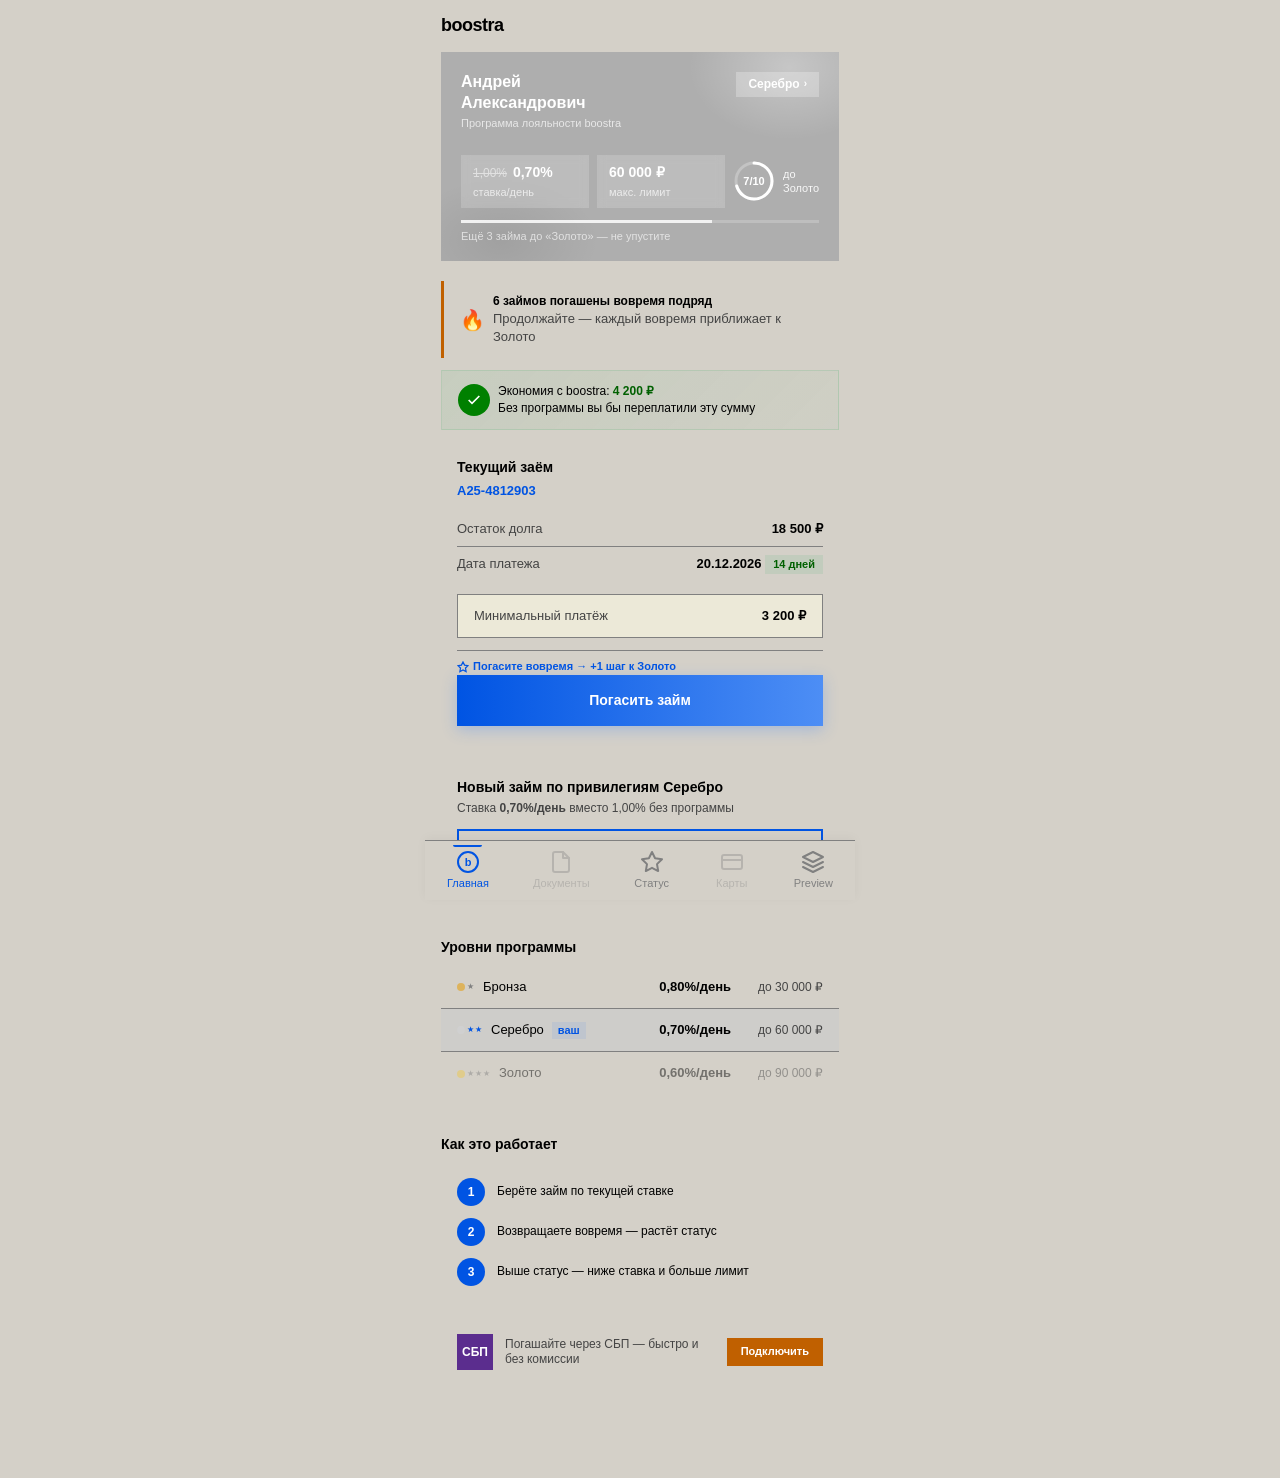
==== commit f0358624: "feat: Preview screen — all UI states and transitions accessible via nav - Add FaqScreen.js with 22 b" ====
--- a/index.html
+++ b/index.html
@@ -18,6 +18,7 @@
   <link rel="stylesheet" href="css/screens/status.css">
   <link rel="stylesheet" href="css/screens/upgrade.css">
   <link rel="stylesheet" href="css/screens/apply.css">
+  <link rel="stylesheet" href="css/screens/faq.css">
 
   <script type="module" src="js/app.js"></script>
 </head>
@@ -28,6 +29,7 @@
     <div id="screen-upgrade" class="screen upgrade-screen"></div>
     <div id="screen-apply" class="screen"></div>
     <div id="screen-apply-success" class="screen"></div>
+    <div id="screen-faq" class="screen"></div>
     <div id="bottom-nav"></div>
   </div>
 </body>
--- a/css/screens/faq.css
+++ b/css/screens/faq.css
@@ -0,0 +1,164 @@
+/* ============================================================
+   FAQ / Preview Screen
+   ============================================================ */
+
+.faq-topbar {
+  padding: var(--sp-base) var(--sp-base) var(--sp-sm);
+  border-bottom: 1px solid var(--color-border);
+  position: sticky;
+  top: 0;
+  background: var(--color-bg-primary);
+  z-index: 10;
+}
+
+.faq-topbar__title {
+  font-size: var(--fs-xl);
+  font-weight: 800;
+  color: var(--color-text-primary);
+  letter-spacing: -0.02em;
+}
+
+.faq-topbar__sub {
+  font-size: var(--fs-xs);
+  color: var(--color-text-secondary);
+  margin-top: 2px;
+}
+
+.faq-state-pill {
+  display: inline-flex;
+  align-items: center;
+  gap: 6px;
+  margin-top: var(--sp-sm);
+  background: var(--color-bg-secondary);
+  border-radius: 20px;
+  padding: 5px 12px;
+  font-size: var(--fs-xs);
+  color: var(--color-text-secondary);
+}
+
+.faq-state-pill__dot {
+  width: 7px;
+  height: 7px;
+  border-radius: 50%;
+  flex-shrink: 0;
+}
+
+.faq-state-pill__dot--bronze { background: #cd7f32; }
+.faq-state-pill__dot--silver { background: #9e9eb8; }
+.faq-state-pill__dot--gold   { background: #daa520; }
+
+/* Sections */
+.faq-section {
+  padding: var(--sp-md) var(--sp-base) 0;
+}
+
+.faq-section:last-of-type {
+  padding-bottom: calc(var(--bottom-nav-height, 64px) + var(--sp-xl));
+}
+
+.faq-section__label {
+  font-size: 10px;
+  font-weight: 700;
+  color: var(--color-text-tertiary);
+  text-transform: uppercase;
+  letter-spacing: 0.08em;
+  margin-bottom: var(--sp-sm);
+}
+
+.faq-group {
+  display: flex;
+  flex-direction: column;
+  gap: 7px;
+}
+
+/* Base button */
+.faq-btn {
+  width: 100%;
+  padding: 11px 14px;
+  border-radius: 12px;
+  border: none;
+  font-size: var(--fs-sm);
+  font-weight: 600;
+  cursor: pointer;
+  text-align: left;
+  display: flex;
+  align-items: center;
+  gap: 10px;
+  transition: opacity 0.12s, transform 0.1s;
+  background: var(--color-bg-card);
+  color: var(--color-text-primary);
+  box-shadow: 0 1px 3px rgba(0,0,0,0.06);
+  line-height: 1.3;
+}
+
+.faq-btn:active {
+  transform: scale(0.975);
+  opacity: 0.8;
+}
+
+.faq-btn__icon {
+  flex-shrink: 0;
+  width: 28px;
+  height: 28px;
+  border-radius: 8px;
+  display: flex;
+  align-items: center;
+  justify-content: center;
+  font-size: 14px;
+}
+
+.faq-btn__meta {
+  font-size: var(--fs-xs);
+  color: var(--color-text-tertiary);
+  font-weight: 400;
+  margin-top: 1px;
+}
+
+/* Tier-coloured buttons */
+.faq-btn--bronze {
+  background: linear-gradient(135deg, #9e5c1a 0%, #cd7f32 40%, #e8b86d 100%);
+  color: #fff;
+}
+
+.faq-btn--silver {
+  background: linear-gradient(135deg, #5a5a78 0%, #9090aa 40%, #c8c8d8 100%);
+  color: #fff;
+}
+
+.faq-btn--gold {
+  background: linear-gradient(135deg, #8b6914 0%, #c9960c 40%, #ffd700 100%);
+  color: #fff;
+}
+
+/* State variants */
+.faq-btn--danger {
+  background: rgba(224, 90, 58, 0.08);
+  color: var(--brand-red, #e05a3a);
+  border: 1px solid rgba(224, 90, 58, 0.18);
+}
+
+.faq-btn--outline {
+  background: transparent;
+  border: 1.5px solid var(--color-border);
+  color: var(--color-text-secondary);
+}
+
+.faq-btn--muted {
+  background: var(--color-bg-secondary);
+  color: var(--color-text-secondary);
+}
+
+.faq-btn--reset {
+  background: transparent;
+  border: 1.5px dashed var(--color-border);
+  color: var(--color-text-tertiary);
+  justify-content: center;
+  text-align: center;
+}
+
+/* Divider */
+.faq-divider {
+  height: 1px;
+  background: var(--color-border);
+  margin: var(--sp-md) var(--sp-base) 0;
+}
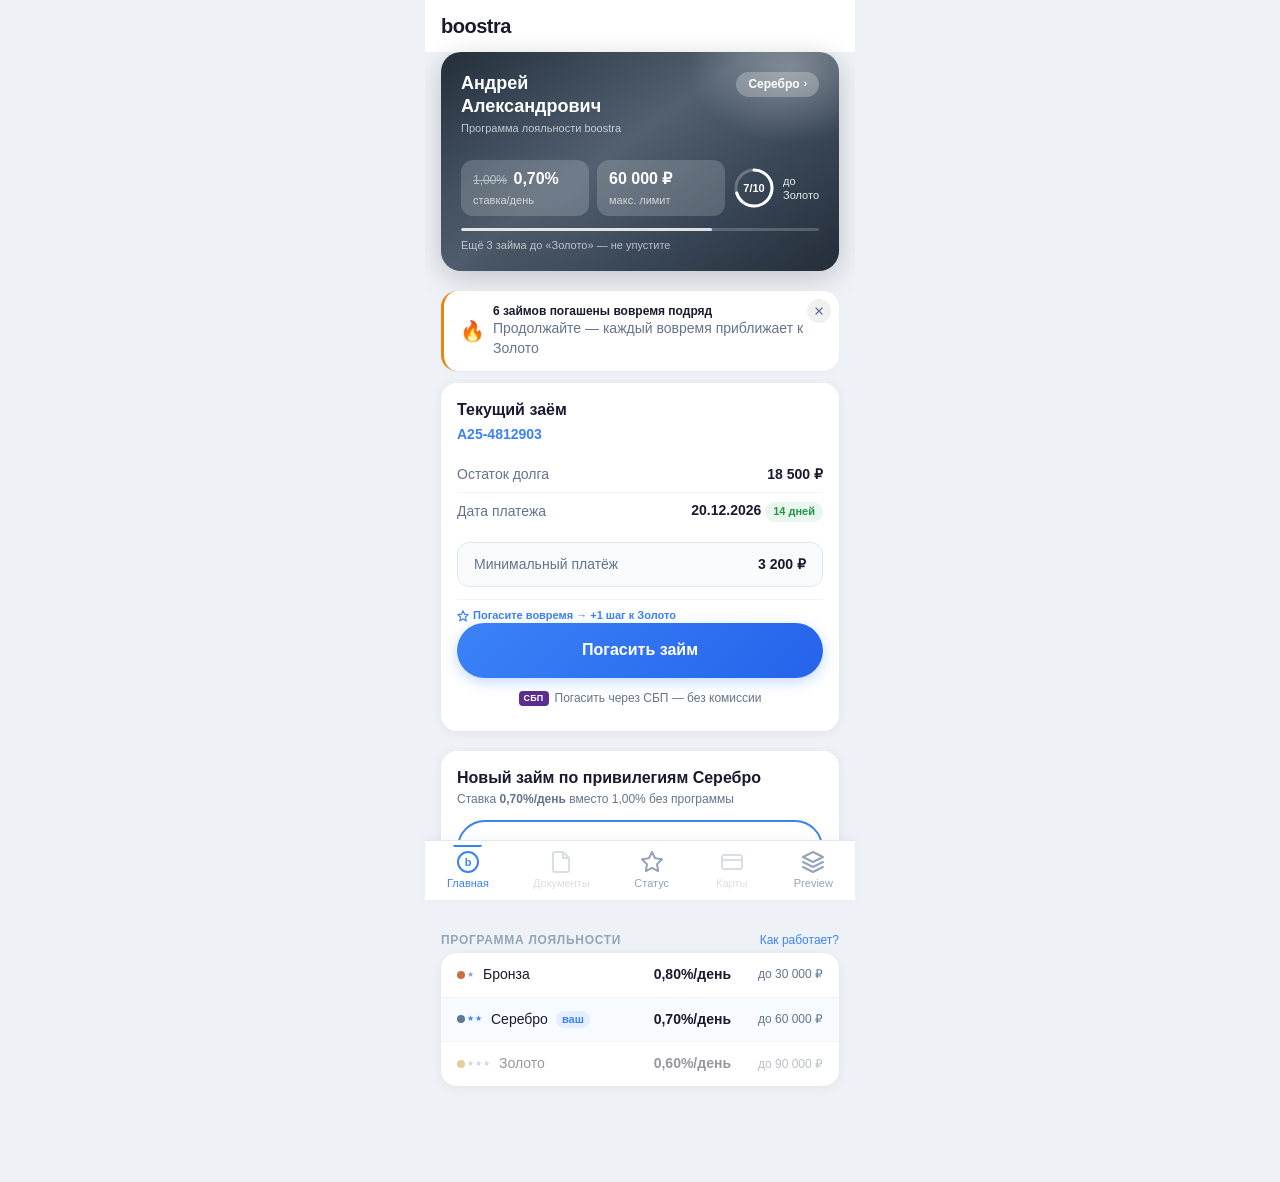
==== commit 37db37dd: "feat: 5-point UX overhaul — simplified LK, onboarding, colors, streak dismiss 1. MAIN SCREEN SIMPLIF" ====
--- a/index.html
+++ b/index.html
@@ -6,21 +6,22 @@
   <meta name="theme-color" content="#ffffff">
   <title>boostra — Программа лояльности</title>
 
-  <link rel="stylesheet" href="css/reset.css">
-  <link rel="stylesheet" href="css/variables.css">
-  <link rel="stylesheet" href="css/base.css">
-  <link rel="stylesheet" href="css/components/card.css">
-  <link rel="stylesheet" href="css/components/button.css">
-  <link rel="stylesheet" href="css/components/navbar.css">
-  <link rel="stylesheet" href="css/components/tier-row.css">
-  <link rel="stylesheet" href="css/components/growth.css">
-  <link rel="stylesheet" href="css/screens/lk.css">
-  <link rel="stylesheet" href="css/screens/status.css">
-  <link rel="stylesheet" href="css/screens/upgrade.css">
-  <link rel="stylesheet" href="css/screens/apply.css">
-  <link rel="stylesheet" href="css/screens/faq.css">
+  <link rel="stylesheet" href="css/reset.css?v=3">
+  <link rel="stylesheet" href="css/variables.css?v=3">
+  <link rel="stylesheet" href="css/base.css?v=3">
+  <link rel="stylesheet" href="css/components/card.css?v=3">
+  <link rel="stylesheet" href="css/components/button.css?v=3">
+  <link rel="stylesheet" href="css/components/navbar.css?v=3">
+  <link rel="stylesheet" href="css/components/tier-row.css?v=3">
+  <link rel="stylesheet" href="css/components/growth.css?v=3">
+  <link rel="stylesheet" href="css/screens/lk.css?v=3">
+  <link rel="stylesheet" href="css/screens/status.css?v=3">
+  <link rel="stylesheet" href="css/screens/upgrade.css?v=3">
+  <link rel="stylesheet" href="css/screens/apply.css?v=3">
+  <link rel="stylesheet" href="css/screens/faq.css?v=3">
+  <link rel="stylesheet" href="css/screens/onboarding.css?v=3">
 
-  <script type="module" src="js/app.js"></script>
+  <script type="module" src="js/app.js?v=3"></script>
 </head>
 <body>
   <div id="app">
@@ -30,6 +31,7 @@
     <div id="screen-apply" class="screen"></div>
     <div id="screen-apply-success" class="screen"></div>
     <div id="screen-faq" class="screen"></div>
+    <div id="screen-onboarding" class="screen"></div>
     <div id="bottom-nav"></div>
   </div>
 </body>
--- a/css/variables.css
+++ b/css/variables.css
@@ -1,85 +1,70 @@
 :root {
-  /* Typography — Windows 2000 era */
-  --font-family: 'Tahoma', 'MS Sans Serif', 'Microsoft Sans Serif', Arial, sans-serif;
+  /* Typography */
+  --font-family: -apple-system, BlinkMacSystemFont, 'SF Pro Display', 'Segoe UI', Roboto, sans-serif;
   --fs-xs: 0.6875rem;    /* 11px */
   --fs-sm: 0.75rem;      /* 12px */
-  --fs-base: 0.8125rem;  /* 13px */
-  --fs-md: 0.875rem;     /* 14px */
-  --fs-lg: 1rem;         /* 16px */
-  --fs-xl: 1.125rem;     /* 18px */
-  --fs-2xl: 1.25rem;     /* 20px */
-  --fs-3xl: 1.5rem;      /* 24px */
+  --fs-base: 0.875rem;   /* 14px */
+  --fs-md: 1rem;         /* 16px */
+  --fs-lg: 1.125rem;     /* 18px */
+  --fs-xl: 1.25rem;      /* 20px */
+  --fs-2xl: 1.5rem;      /* 24px */
+  --fs-3xl: 1.75rem;     /* 28px */
 
-  /* Windows 2000 System Colors */
-  --win-gray: #d4d0c8;
-  --win-gray-light: #ece9d8;
-  --win-gray-dark: #808080;
-  --win-gray-darker: #404040;
-  --win-white: #ffffff;
-  --win-black: #000000;
-  --win-blue: #0054e3;
-  --win-blue-dark: #003585;
-  --win-titlebar: linear-gradient(to right, #0054e3 0%, #4d8ef5 100%);
-  --win-titlebar-inactive: linear-gradient(to right, #808080 0%, #aaaaaa 100%);
+  /* Brand Colors */
+  --brand-orange: #e8870e;
+  --brand-orange-dark: #c06e08;
+  --brand-green: #2eaa57;
+  --brand-green-dark: #249448;
+  --brand-red: #e05a3a;
+  --brand-red-dark: #c44a2e;
+  --brand-blue: #3b82f6;
+  --brand-blue-dark: #2563eb;
+  --brand-blue-gradient: linear-gradient(135deg, #3b82f6 0%, #2563eb 100%);
 
-  /* Brand Colors (keeping tier identity) */
-  --brand-orange: #c06000;
-  --brand-orange-dark: #984d00;
-  --brand-green: #008000;
-  --brand-green-dark: #006000;
-  --brand-red: #cc0000;
-  --brand-red-dark: #990000;
-  --brand-blue: #0054e3;
-  --brand-blue-dark: #003585;
-  --brand-blue-gradient: linear-gradient(to right, #0054e3 0%, #4d8ef5 100%);
-
-  /* Neutral Colors — Win2k palette */
-  --color-bg: #d4d0c8;
-  --color-surface: #d4d0c8;
-  --color-surface-secondary: #ece9d8;
-  --color-text: #000000;
-  --color-text-secondary: #444444;
-  --color-text-tertiary: #808080;
-  --color-border: #808080;
-  --color-divider: #808080;
-
-  /* Win2k 3D borders */
-  --border-raised: inset 1px 1px 0 #ffffff, inset -1px -1px 0 #808080, inset 2px 2px 0 #ece9d8, inset -2px -2px 0 #404040;
-  --border-sunken: inset 1px 1px 0 #808080, inset -1px -1px 0 #ffffff, inset 2px 2px 0 #404040, inset -2px -2px 0 #ece9d8;
-  --border-field: inset 1px 1px 0 #808080, inset -1px -1px 0 #ffffff;
-  --border-button: inset 1px 1px 0 #ffffff, inset -1px -1px 0 #404040, inset 2px 2px 0 #d4d0c8, inset -2px -2px 0 #808080;
+  /* Neutral Colors */
+  --color-bg: #eef2f7;
+  --color-surface: #ffffff;
+  --color-surface-secondary: #f8fafc;
+  --color-text: #1a1a2e;
+  --color-text-secondary: #64748b;
+  --color-text-tertiary: #94a3b8;
+  --color-border: #e2e8f0;
+  --color-divider: #f1f5f9;
 
   /* Bronze tier */
   --bronze-1: #9a6e1e;
   --bronze-2: #c4943a;
-  --bronze-3: #ddb35c;
+  --bronze-3: #c47040;
   --bronze-4: #eece82;
   --bronze-6: #8a5e14;
-  --bronze-gradient: #c8a040;
+  --bronze-gradient: linear-gradient(145deg, var(--bronze-6) 0%, var(--bronze-2) 18%, var(--bronze-4) 40%, var(--bronze-3) 55%, var(--bronze-2) 72%, var(--bronze-6) 100%);
   --bronze-text: #4a2e08;
 
   /* Silver tier */
   --silver-1: #8e8e8e;
   --silver-2: #b0b0b0;
-  --silver-3: #d0d0d0;
+  --silver-3: #5a7a96;
   --silver-4: #e8e8e8;
   --silver-6: #8e8e8e;
-  --silver-gradient: #b8b8b8;
-  --silver-text: #2a2a2a;
+  --silver-gradient: linear-gradient(145deg, var(--silver-6) 0%, var(--silver-2) 18%, var(--silver-4) 40%, var(--silver-3) 55%, var(--silver-2) 72%, var(--silver-6) 100%);
+  --silver-text: #3a3a3a;
 
   /* Gold tier */
   --gold-1: #b8880a;
   --gold-2: #d4a82a;
-  --gold-3: #efc842;
+  --gold-3: #c49020;
   --gold-4: #fad96a;
   --gold-6: #a07808;
-  --gold-gradient: #d4b020;
+  --gold-gradient: linear-gradient(145deg, var(--gold-6) 0%, var(--gold-2) 18%, var(--gold-4) 40%, var(--gold-3) 55%, var(--gold-2) 72%, var(--gold-6) 100%);
   --gold-text: #4a3808;
 
-  /* User card colors — flat Win2k panels */
-  --card-gradient-bronze: #c8a040;
-  --card-gradient-silver: #aeaeae;
-  --card-gradient-gold: #d4b020;
+  /* User card gradient — distinct, dark enough for white text */
+  /* Bronze = copper/reddish-brown */
+  --card-gradient-bronze: linear-gradient(145deg, #6b2d0a 0%, #984418 22%, #b55e28 44%, #984418 68%, #6b2d0a 100%);
+  /* Silver = dark steel/titanium */
+  --card-gradient-silver: linear-gradient(145deg, #252e3a 0%, #3a4858 22%, #526070 44%, #3a4858 68%, #252e3a 100%);
+  /* Gold = warm rich amber-gold */
+  --card-gradient-gold: linear-gradient(145deg, #7a5000 0%, #a87010 22%, #c48a18 44%, #a87010 68%, #7a5000 100%);
 
   /* Spacing */
   --sp-xs: 4px;
@@ -90,17 +75,17 @@
   --sp-xl: 24px;
   --sp-2xl: 32px;
 
-  /* Radius — none in Win2k */
-  --r-sm: 0px;
-  --r-md: 0px;
-  --r-lg: 0px;
-  --r-xl: 0px;
-  --r-full: 0px;
+  /* Radius */
+  --r-sm: 8px;
+  --r-md: 12px;
+  --r-lg: 16px;
+  --r-xl: 20px;
+  --r-full: 9999px;
 
-  /* Shadows — Win2k flat */
-  --shadow-card: none;
-  --shadow-sm: none;
-  --shadow-section: none;
+  /* Shadows */
+  --shadow-card: 0 4px 24px rgba(0, 0, 0, 0.08);
+  --shadow-sm: 0 1px 3px rgba(0, 0, 0, 0.04);
+  --shadow-section: 0 2px 12px rgba(0, 0, 0, 0.06);
 
   /* Layout */
   --max-width: 430px;
--- a/css/screens/lk.css
+++ b/css/screens/lk.css
@@ -266,3 +266,91 @@
   line-height: 1.4;
   margin-bottom: var(--sp-sm);
 }
+
+/* Streak badge dismiss button */
+.streak-badge {
+  position: relative;
+}
+
+.streak-badge__dismiss {
+  position: absolute;
+  top: 8px;
+  right: 8px;
+  width: 24px;
+  height: 24px;
+  border-radius: 50%;
+  background: rgba(0,0,0,0.06);
+  border: none;
+  cursor: pointer;
+  display: flex;
+  align-items: center;
+  justify-content: center;
+  color: var(--color-text-secondary);
+  flex-shrink: 0;
+  padding: 0;
+}
+
+.streak-badge__dismiss:active {
+  background: rgba(0,0,0,0.12);
+}
+
+/* SBP secondary link inside loan section */
+.loan-sbp-link {
+  width: 100%;
+  background: none;
+  border: none;
+  color: var(--color-text-secondary);
+  font-size: var(--fs-sm);
+  font-weight: 500;
+  padding: var(--sp-sm) var(--sp-base);
+  text-align: center;
+  cursor: pointer;
+  display: flex;
+  align-items: center;
+  justify-content: center;
+  gap: 6px;
+  margin-top: var(--sp-xs);
+}
+
+.loan-sbp-link:active {
+  opacity: 0.7;
+}
+
+.loan-sbp-badge {
+  display: inline-flex;
+  align-items: center;
+  justify-content: center;
+  background: #5b2d8e;
+  color: #fff;
+  font-size: 9px;
+  font-weight: 800;
+  padding: 1px 5px;
+  border-radius: 4px;
+  letter-spacing: 0.02em;
+}
+
+/* Loyalty program section label on LK */
+.lk-loyalty-header {
+  padding: var(--sp-lg) var(--sp-base) var(--sp-xs);
+  display: flex;
+  align-items: center;
+  justify-content: space-between;
+}
+
+.lk-loyalty-header__title {
+  font-size: var(--fs-sm);
+  font-weight: 700;
+  color: var(--color-text-tertiary);
+  text-transform: uppercase;
+  letter-spacing: 0.06em;
+}
+
+.lk-loyalty-header__link {
+  font-size: var(--fs-sm);
+  color: var(--brand-blue);
+  font-weight: 500;
+  background: none;
+  border: none;
+  cursor: pointer;
+  padding: 0;
+}
--- a/css/screens/status.css
+++ b/css/screens/status.css
@@ -5,23 +5,55 @@
   margin-bottom: var(--sp-base);
 }
 
+/* Visually unified with .user-card on the LK screen */
 .status-card {
   margin: 0 var(--sp-base);
   border-radius: var(--r-xl);
-  padding: var(--sp-lg) var(--sp-xl);
+  padding: var(--sp-lg) var(--sp-lg) var(--sp-base);
+  position: relative;
+  overflow: hidden;
   color: #fff;
-  box-shadow: var(--shadow-card);
-}
-
-.status-card--bronze { background: var(--bronze-gradient); color: var(--bronze-text); }
-.status-card--silver { background: var(--silver-gradient); color: var(--silver-text); }
-.status-card--gold   { background: var(--gold-gradient);   color: var(--gold-text); }
+  box-shadow: var(--shadow-card), 0 8px 32px rgba(0, 0, 0, 0.12);
+}
+
+/* Dark shadow blob — bottom-left (same as user-card) */
+.status-card::before {
+  content: '';
+  position: absolute;
+  bottom: -20%;
+  left: -10%;
+  width: 50%;
+  height: 60%;
+  border-radius: 50%;
+  background: radial-gradient(ellipse, rgba(0,0,0,0.08) 0%, transparent 70%);
+  pointer-events: none;
+}
+
+/* Light shine blob — top-right (same as user-card) */
+.status-card::after {
+  content: '';
+  position: absolute;
+  top: -30%;
+  right: -15%;
+  width: 55%;
+  height: 75%;
+  border-radius: 50%;
+  background: radial-gradient(ellipse, rgba(255,255,255,0.30) 0%, transparent 65%);
+  pointer-events: none;
+}
+
+/* Same gradient variables as LK user-card */
+.status-card--bronze { background: var(--card-gradient-bronze); }
+.status-card--silver { background: var(--card-gradient-silver); }
+.status-card--gold   { background: var(--card-gradient-gold); }
 
 .status-card__top {
   display: flex;
   justify-content: space-between;
   align-items: flex-start;
   margin-bottom: var(--sp-lg);
+  position: relative;
+  z-index: 1;
 }
 
 .status-card__user-name {
@@ -38,35 +70,45 @@
 
 .status-card__since {
   font-size: var(--fs-xs);
-  opacity: 0.6;
+  opacity: 0.7;
   padding: 4px 10px;
   border-radius: var(--r-full);
-  background: rgba(255,255,255,0.2);
+  background: rgba(255,255,255,0.25);
   align-self: flex-start;
   white-space: nowrap;
-}
-
+  font-weight: 600;
+}
+
+/* Glass metric boxes — same treatment as user-card__metric */
 .status-card__metrics {
   display: flex;
-  gap: var(--sp-xl);
+  gap: var(--sp-sm);
+  position: relative;
+  z-index: 1;
 }
 
 .status-card__metric {
+  flex: 1;
+  background: rgba(255,255,255,0.18);
+  backdrop-filter: blur(4px);
+  border-radius: var(--r-md);
+  padding: var(--sp-sm) var(--sp-md);
   display: flex;
   flex-direction: column;
   gap: 2px;
 }
 
 .status-card__metric-value {
-  font-size: var(--fs-lg);
+  font-size: var(--fs-md);
   font-weight: 700;
 }
 
 .status-card__metric-old {
   font-weight: 400;
-  opacity: 0.6;
+  opacity: 0.55;
+  font-size: var(--fs-sm);
   text-decoration: line-through;
-  margin-right: 4px;
+  margin-right: 2px;
 }
 
 .status-card__metric-label {
@@ -285,3 +327,31 @@
   font-size: var(--fs-sm);
   color: var(--color-text-secondary);
 }
+
+/* How it works link on Status card */
+.status-card__how-works {
+  display: flex;
+  align-items: center;
+  gap: 5px;
+  margin-top: var(--sp-md);
+  padding-top: var(--sp-sm);
+  border-top: 1px solid rgba(255,255,255,0.15);
+  font-size: var(--fs-xs);
+  color: rgba(255,255,255,0.65);
+  cursor: pointer;
+  position: relative;
+  z-index: 1;
+  background: none;
+  border-left: none;
+  border-right: none;
+  border-bottom: none;
+  width: 100%;
+  text-align: left;
+  font-family: inherit;
+  font-weight: 500;
+  transition: color 0.15s;
+}
+
+.status-card__how-works:active {
+  color: rgba(255,255,255,0.9);
+}
--- a/css/screens/onboarding.css
+++ b/css/screens/onboarding.css
@@ -0,0 +1,163 @@
+/* ============================================================
+   Onboarding / How It Works screen
+   ============================================================ */
+
+.onb-header {
+  display: flex;
+  align-items: center;
+  padding: var(--sp-base) var(--sp-base) 0;
+  min-height: 52px;
+}
+
+.onb-hero {
+  text-align: center;
+  padding: var(--sp-lg) var(--sp-base) var(--sp-xl);
+}
+
+.onb-hero__icon {
+  width: 64px;
+  height: 64px;
+  border-radius: 20px;
+  background: rgba(232, 135, 14, 0.1);
+  display: flex;
+  align-items: center;
+  justify-content: center;
+  margin: 0 auto var(--sp-md);
+}
+
+.onb-hero__title {
+  font-size: var(--fs-xl);
+  font-weight: 800;
+  color: var(--color-text-primary);
+  letter-spacing: -0.02em;
+  margin-bottom: 4px;
+}
+
+.onb-hero__sub {
+  font-size: var(--fs-base);
+  color: var(--color-text-secondary);
+}
+
+/* Steps */
+.onb-steps {
+  margin: 0 var(--sp-base) var(--sp-xl);
+  display: flex;
+  flex-direction: column;
+  gap: 0;
+  background: var(--color-surface);
+  border-radius: var(--r-lg);
+  overflow: hidden;
+  box-shadow: var(--shadow-section);
+}
+
+.onb-step {
+  display: flex;
+  align-items: flex-start;
+  gap: var(--sp-md);
+  padding: var(--sp-md) var(--sp-base);
+  border-bottom: 1px solid var(--color-divider);
+}
+
+.onb-step:last-child {
+  border-bottom: none;
+}
+
+.onb-step__num {
+  width: 28px;
+  height: 28px;
+  border-radius: 50%;
+  background: var(--brand-blue);
+  color: #fff;
+  font-size: var(--fs-sm);
+  font-weight: 700;
+  display: flex;
+  align-items: center;
+  justify-content: center;
+  flex-shrink: 0;
+  margin-top: 1px;
+}
+
+.onb-step__content {
+  flex: 1;
+}
+
+.onb-step__title {
+  font-size: var(--fs-base);
+  font-weight: 600;
+  color: var(--color-text-primary);
+  margin-bottom: 2px;
+}
+
+.onb-step__text {
+  font-size: var(--fs-sm);
+  color: var(--color-text-secondary);
+  line-height: 1.4;
+}
+
+/* Tier cards */
+.onb-tiers {
+  margin: 0 var(--sp-base) var(--sp-lg);
+  display: flex;
+  flex-direction: column;
+  gap: 8px;
+}
+
+.onb-tier {
+  display: flex;
+  align-items: center;
+  gap: var(--sp-md);
+  padding: var(--sp-md) var(--sp-base);
+  border-radius: var(--r-lg);
+  color: #fff;
+  position: relative;
+  overflow: hidden;
+}
+
+.onb-tier::after {
+  content: '';
+  position: absolute;
+  top: -40%;
+  right: -10%;
+  width: 50%;
+  height: 180%;
+  border-radius: 50%;
+  background: radial-gradient(ellipse, rgba(255,255,255,0.20) 0%, transparent 70%);
+  pointer-events: none;
+}
+
+.onb-tier--bronze { background: var(--card-gradient-bronze); }
+.onb-tier--silver { background: var(--card-gradient-silver); }
+.onb-tier--gold   { background: var(--card-gradient-gold); }
+
+.onb-tier__icon {
+  font-size: 22px;
+  flex-shrink: 0;
+}
+
+.onb-tier__content {
+  flex: 1;
+  min-width: 0;
+}
+
+.onb-tier__name {
+  font-size: var(--fs-base);
+  font-weight: 700;
+}
+
+.onb-tier__perks {
+  font-size: var(--fs-xs);
+  opacity: 0.75;
+  margin-top: 1px;
+}
+
+.onb-tier__rate {
+  font-size: var(--fs-lg);
+  font-weight: 800;
+  flex-shrink: 0;
+}
+
+.onb-tier__rate-label {
+  font-size: var(--fs-xs);
+  font-weight: 400;
+  opacity: 0.75;
+}
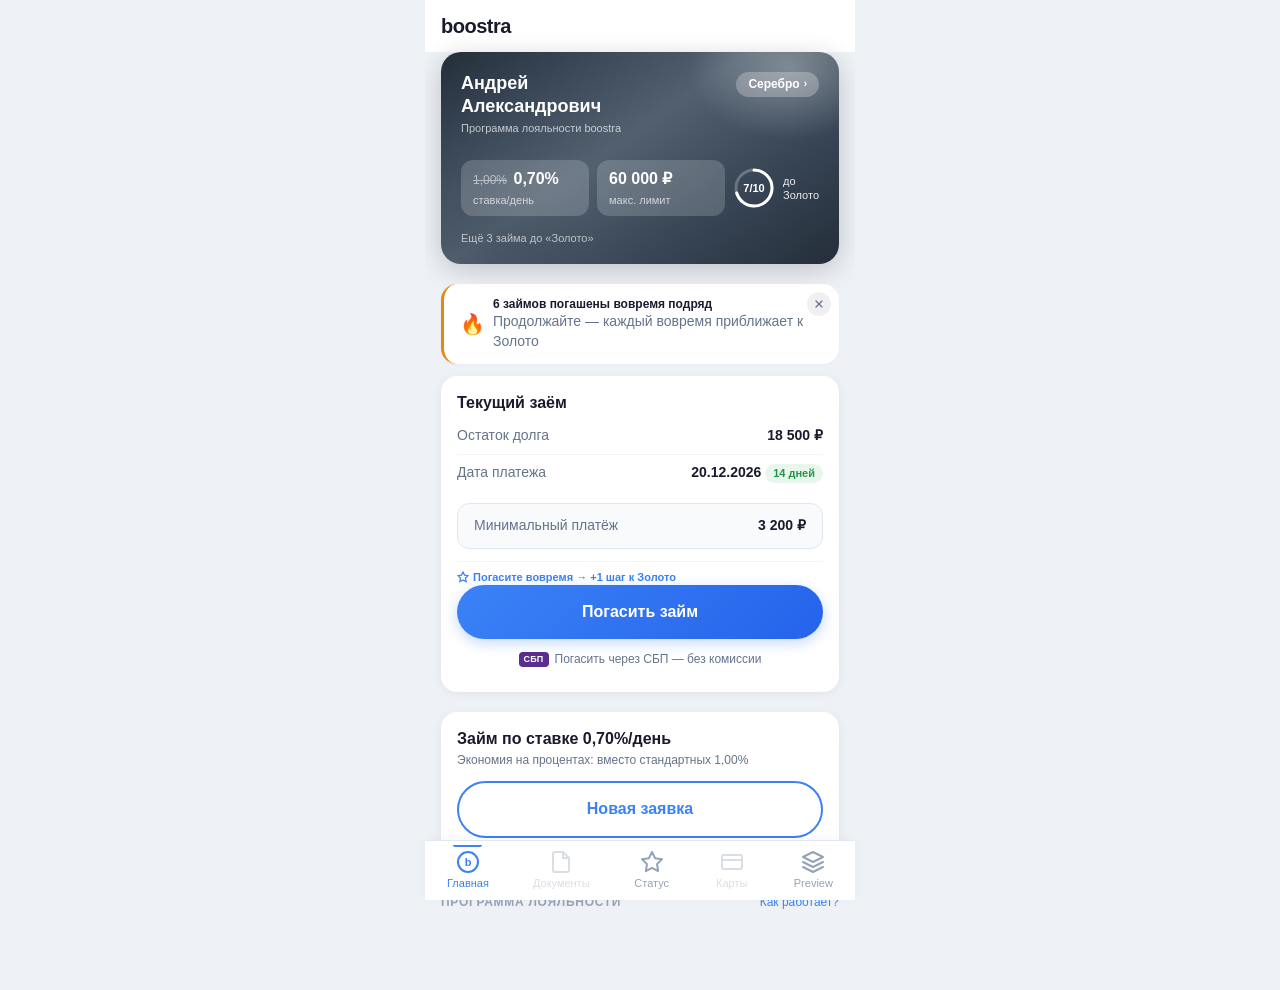
==== commit c12294c9: "UX simplification: reduce information overload across all screens - LK: remove loan number, progress" ====
--- a/index.html
+++ b/index.html
@@ -6,22 +6,22 @@
   <meta name="theme-color" content="#ffffff">
   <title>boostra — Программа лояльности</title>
 
-  <link rel="stylesheet" href="css/reset.css?v=3">
-  <link rel="stylesheet" href="css/variables.css?v=3">
-  <link rel="stylesheet" href="css/base.css?v=3">
-  <link rel="stylesheet" href="css/components/card.css?v=3">
-  <link rel="stylesheet" href="css/components/button.css?v=3">
-  <link rel="stylesheet" href="css/components/navbar.css?v=3">
-  <link rel="stylesheet" href="css/components/tier-row.css?v=3">
-  <link rel="stylesheet" href="css/components/growth.css?v=3">
-  <link rel="stylesheet" href="css/screens/lk.css?v=3">
-  <link rel="stylesheet" href="css/screens/status.css?v=3">
-  <link rel="stylesheet" href="css/screens/upgrade.css?v=3">
-  <link rel="stylesheet" href="css/screens/apply.css?v=3">
-  <link rel="stylesheet" href="css/screens/faq.css?v=3">
-  <link rel="stylesheet" href="css/screens/onboarding.css?v=3">
+  <link rel="stylesheet" href="css/reset.css?v=5">
+  <link rel="stylesheet" href="css/variables.css?v=5">
+  <link rel="stylesheet" href="css/base.css?v=5">
+  <link rel="stylesheet" href="css/components/card.css?v=5">
+  <link rel="stylesheet" href="css/components/button.css?v=5">
+  <link rel="stylesheet" href="css/components/navbar.css?v=5">
+  <link rel="stylesheet" href="css/components/tier-row.css?v=5">
+  <link rel="stylesheet" href="css/components/growth.css?v=5">
+  <link rel="stylesheet" href="css/screens/lk.css?v=5">
+  <link rel="stylesheet" href="css/screens/status.css?v=5">
+  <link rel="stylesheet" href="css/screens/upgrade.css?v=5">
+  <link rel="stylesheet" href="css/screens/apply.css?v=5">
+  <link rel="stylesheet" href="css/screens/faq.css?v=5">
+  <link rel="stylesheet" href="css/screens/onboarding.css?v=5">
 
-  <script type="module" src="js/app.js?v=3"></script>
+  <script type="module" src="js/app.js?v=5"></script>
 </head>
 <body>
   <div id="app">
--- a/css/screens/status.css
+++ b/css/screens/status.css
@@ -328,30 +328,27 @@
   color: var(--color-text-secondary);
 }
 
-/* How it works link on Status card */
+/* How it works — pill button inside the status card */
 .status-card__how-works {
-  display: flex;
-  align-items: center;
-  gap: 5px;
+  display: inline-flex;
+  align-items: center;
+  gap: 6px;
   margin-top: var(--sp-md);
-  padding-top: var(--sp-sm);
-  border-top: 1px solid rgba(255,255,255,0.15);
-  font-size: var(--fs-xs);
-  color: rgba(255,255,255,0.65);
+  padding: 6px 12px;
+  border-radius: var(--r-full);
+  background: rgba(255,255,255,0.18);
+  border: 1px solid rgba(255,255,255,0.28);
+  font-size: var(--fs-xs);
+  color: rgba(255,255,255,0.92);
   cursor: pointer;
   position: relative;
   z-index: 1;
-  background: none;
-  border-left: none;
-  border-right: none;
-  border-bottom: none;
-  width: 100%;
-  text-align: left;
   font-family: inherit;
-  font-weight: 500;
-  transition: color 0.15s;
+  font-weight: 600;
+  transition: background 0.15s;
+  backdrop-filter: blur(4px);
 }
 
 .status-card__how-works:active {
-  color: rgba(255,255,255,0.9);
-}
+  background: rgba(255,255,255,0.28);
+}
--- a/css/screens/upgrade.css
+++ b/css/screens/upgrade.css
@@ -60,6 +60,17 @@
 @keyframes popIn {
   from { opacity: 0; transform: scale(0.8); }
   to { opacity: 1; transform: scale(1); }
+}
+
+/* Fallback: show elements instantly when animations are disabled */
+@media (prefers-reduced-motion: reduce) {
+  .upgrade-hero__avatar,
+  .upgrade-hero__title,
+  .upgrade-hero__subtitle {
+    opacity: 1;
+    transform: scale(1);
+    animation: none;
+  }
 }
 
 /* Confetti particles */
--- a/css/screens/onboarding.css
+++ b/css/screens/onboarding.css
@@ -5,8 +5,27 @@
 .onb-header {
   display: flex;
   align-items: center;
+  justify-content: flex-end;
   padding: var(--sp-base) var(--sp-base) 0;
   min-height: 52px;
+}
+
+.onb-close-btn {
+  width: 36px;
+  height: 36px;
+  border-radius: 50%;
+  background: var(--color-surface);
+  border: none;
+  cursor: pointer;
+  display: flex;
+  align-items: center;
+  justify-content: center;
+  color: var(--color-text-secondary);
+  box-shadow: var(--shadow-section);
+}
+
+.onb-close-btn:active {
+  opacity: 0.7;
 }
 
 .onb-hero {
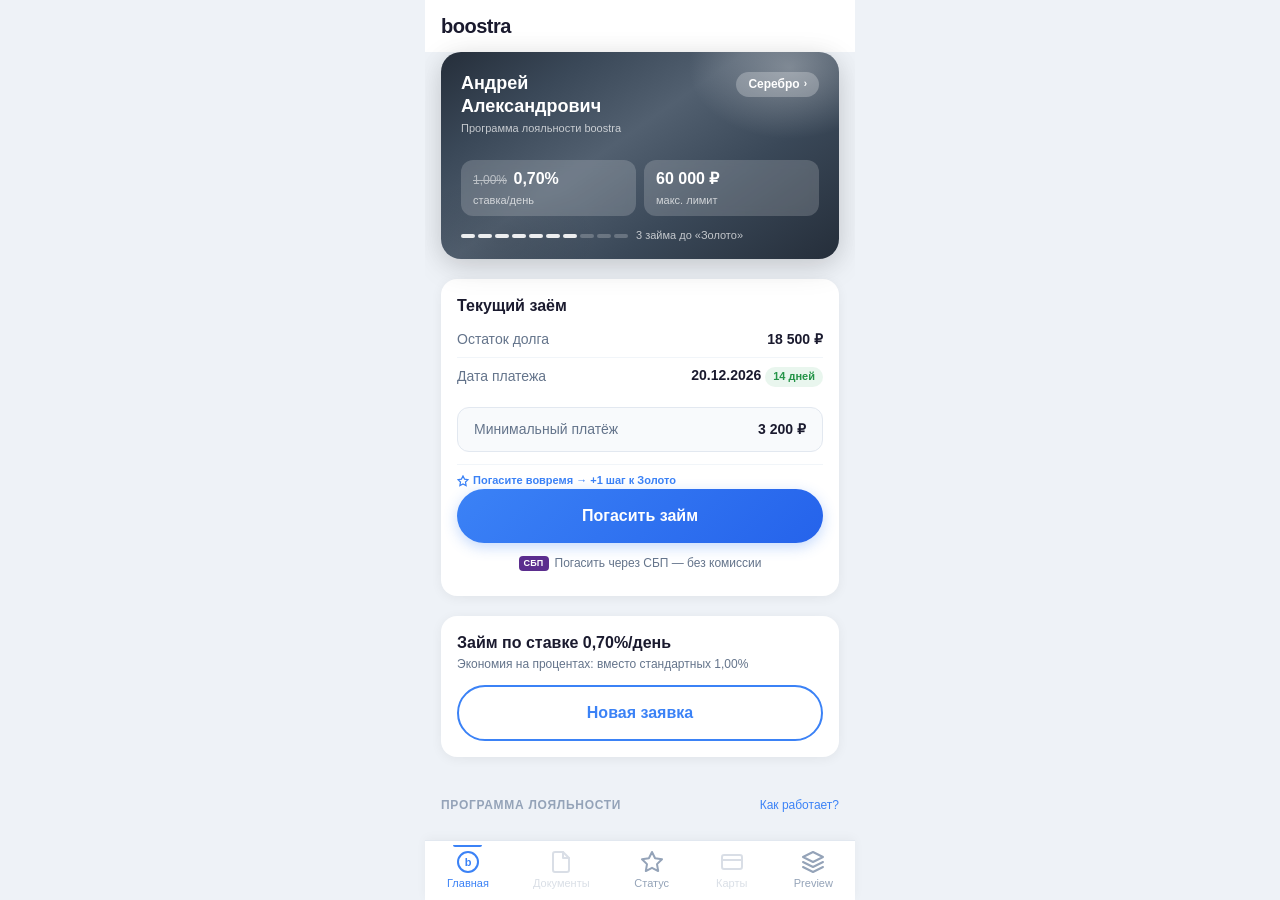
==== commit 4240958a: "Simplify progress UI: dots instead of ring/bar, remove streak, add savings metric - Replace progress" ====
--- a/index.html
+++ b/index.html
@@ -6,22 +6,22 @@
   <meta name="theme-color" content="#ffffff">
   <title>boostra — Программа лояльности</title>
 
-  <link rel="stylesheet" href="css/reset.css?v=5">
-  <link rel="stylesheet" href="css/variables.css?v=5">
-  <link rel="stylesheet" href="css/base.css?v=5">
-  <link rel="stylesheet" href="css/components/card.css?v=5">
-  <link rel="stylesheet" href="css/components/button.css?v=5">
-  <link rel="stylesheet" href="css/components/navbar.css?v=5">
-  <link rel="stylesheet" href="css/components/tier-row.css?v=5">
-  <link rel="stylesheet" href="css/components/growth.css?v=5">
-  <link rel="stylesheet" href="css/screens/lk.css?v=5">
-  <link rel="stylesheet" href="css/screens/status.css?v=5">
-  <link rel="stylesheet" href="css/screens/upgrade.css?v=5">
-  <link rel="stylesheet" href="css/screens/apply.css?v=5">
-  <link rel="stylesheet" href="css/screens/faq.css?v=5">
-  <link rel="stylesheet" href="css/screens/onboarding.css?v=5">
+  <link rel="stylesheet" href="css/reset.css?v=6">
+  <link rel="stylesheet" href="css/variables.css?v=6">
+  <link rel="stylesheet" href="css/base.css?v=6">
+  <link rel="stylesheet" href="css/components/card.css?v=6">
+  <link rel="stylesheet" href="css/components/button.css?v=6">
+  <link rel="stylesheet" href="css/components/navbar.css?v=6">
+  <link rel="stylesheet" href="css/components/tier-row.css?v=6">
+  <link rel="stylesheet" href="css/components/growth.css?v=6">
+  <link rel="stylesheet" href="css/screens/lk.css?v=6">
+  <link rel="stylesheet" href="css/screens/status.css?v=6">
+  <link rel="stylesheet" href="css/screens/upgrade.css?v=6">
+  <link rel="stylesheet" href="css/screens/apply.css?v=6">
+  <link rel="stylesheet" href="css/screens/faq.css?v=6">
+  <link rel="stylesheet" href="css/screens/onboarding.css?v=6">
 
-  <script type="module" src="js/app.js?v=5"></script>
+  <script type="module" src="js/app.js?v=6"></script>
 </head>
 <body>
   <div id="app">
--- a/css/components/card.css
+++ b/css/components/card.css
@@ -125,29 +125,52 @@
 .user-card__progress {
   position: relative;
   z-index: 1;
-}
-
-.user-card__progress-bar {
-  width: 100%;
-  height: 3px;
-  background: rgba(255,255,255,0.2);
-  border-radius: var(--r-full);
-  overflow: hidden;
-  margin-bottom: 4px;
-}
-
-.user-card__progress-fill {
-  height: 100%;
-  border-radius: var(--r-full);
-  background: rgba(255,255,255,0.8);
-  transition: width 0.4s ease;
+  display: flex;
+  align-items: center;
+  gap: var(--sp-sm);
 }
 
 .user-card__progress-text {
   font-size: var(--fs-xs);
-  opacity: 0.65;
-  font-weight: 400;
-}
+  opacity: 0.70;
+  font-weight: 500;
+  white-space: nowrap;
+}
+
+/* ============================================
+   Progress dots — shared component
+   Used on dark cards and light sections
+   ============================================ */
+
+.prog-dots {
+  display: flex;
+  gap: 3px;
+  align-items: center;
+  flex-wrap: nowrap;
+}
+
+/* Size variants */
+.prog-dots--sm .prog-dot { width: 14px; height: 4px; }
+.prog-dots--md .prog-dot { width: 20px; height: 6px; }
+.prog-dots--lg .prog-dot { width: 26px; height: 8px; }
+
+.prog-dot {
+  width: 20px;
+  height: 6px;
+  border-radius: 3px;
+  flex-shrink: 0;
+  transition: background 0.2s;
+}
+
+/* On dark gradient card (white palette) */
+.prog-dot--card-filled  { background: rgba(255,255,255,0.90); }
+.prog-dot--card-empty   { background: rgba(255,255,255,0.22); }
+
+/* On light background (tier-colored) */
+.prog-dot--empty        { background: var(--color-border); }
+.prog-dot--bronze       { background: var(--bronze-3); }
+.prog-dot--silver       { background: var(--silver-3); }
+.prog-dot--gold         { background: var(--gold-3); }
 
 /* Status card styles are now in css/screens/status.css */
 
--- a/css/screens/status.css
+++ b/css/screens/status.css
@@ -134,8 +134,21 @@
 
 .status-progress__title {
   font-size: var(--fs-base);
-  font-weight: 600;
+  font-weight: 400;
+  color: var(--color-text-secondary);
+}
+
+.status-progress__title strong {
+  font-size: var(--fs-xl);
+  font-weight: 800;
   color: var(--color-text);
+  line-height: 1;
+}
+
+.status-progress__total {
+  font-size: var(--fs-base);
+  font-weight: 600;
+  color: var(--color-text-secondary);
 }
 
 .status-progress__target {
@@ -143,30 +156,12 @@
   font-weight: 600;
   color: var(--brand-blue);
   cursor: pointer;
+  white-space: nowrap;
 }
 
 .status-progress__target:active {
   opacity: 0.7;
 }
-
-.status-progress__bar {
-  width: 100%;
-  height: 6px;
-  background: var(--color-bg);
-  border-radius: var(--r-full);
-  overflow: hidden;
-  margin-bottom: var(--sp-sm);
-}
-
-.status-progress__fill {
-  height: 100%;
-  border-radius: var(--r-full);
-  transition: width 0.4s ease;
-}
-
-.status-progress__fill--bronze { background: var(--bronze-3); }
-.status-progress__fill--silver { background: var(--silver-3); }
-.status-progress__fill--gold   { background: var(--gold-3); }
 
 .status-progress__hint {
   font-size: var(--fs-xs);
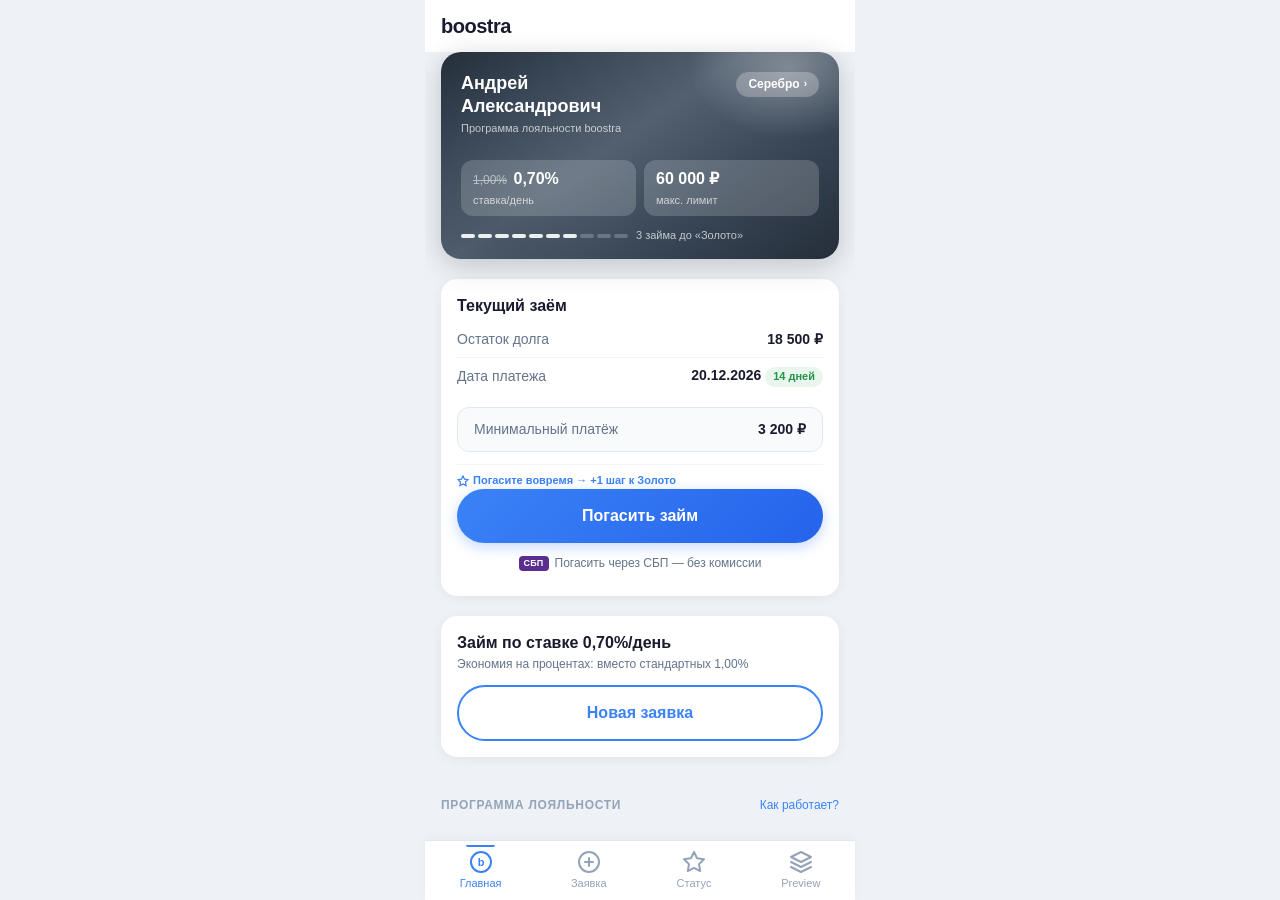
==== commit 23cc589e: "UX: nav cleanup, apply simplification, LK empty state hero - BottomNav: remove dead Документы/Карты " ====
--- a/index.html
+++ b/index.html
@@ -6,22 +6,22 @@
   <meta name="theme-color" content="#ffffff">
   <title>boostra — Программа лояльности</title>
 
-  <link rel="stylesheet" href="css/reset.css?v=6">
-  <link rel="stylesheet" href="css/variables.css?v=6">
-  <link rel="stylesheet" href="css/base.css?v=6">
-  <link rel="stylesheet" href="css/components/card.css?v=6">
-  <link rel="stylesheet" href="css/components/button.css?v=6">
-  <link rel="stylesheet" href="css/components/navbar.css?v=6">
-  <link rel="stylesheet" href="css/components/tier-row.css?v=6">
-  <link rel="stylesheet" href="css/components/growth.css?v=6">
-  <link rel="stylesheet" href="css/screens/lk.css?v=6">
-  <link rel="stylesheet" href="css/screens/status.css?v=6">
-  <link rel="stylesheet" href="css/screens/upgrade.css?v=6">
-  <link rel="stylesheet" href="css/screens/apply.css?v=6">
-  <link rel="stylesheet" href="css/screens/faq.css?v=6">
-  <link rel="stylesheet" href="css/screens/onboarding.css?v=6">
+  <link rel="stylesheet" href="css/reset.css?v=9">
+  <link rel="stylesheet" href="css/variables.css?v=9">
+  <link rel="stylesheet" href="css/base.css?v=9">
+  <link rel="stylesheet" href="css/components/card.css?v=9">
+  <link rel="stylesheet" href="css/components/button.css?v=9">
+  <link rel="stylesheet" href="css/components/navbar.css?v=9">
+  <link rel="stylesheet" href="css/components/tier-row.css?v=9">
+  <link rel="stylesheet" href="css/components/growth.css?v=9">
+  <link rel="stylesheet" href="css/screens/lk.css?v=9">
+  <link rel="stylesheet" href="css/screens/status.css?v=9">
+  <link rel="stylesheet" href="css/screens/upgrade.css?v=9">
+  <link rel="stylesheet" href="css/screens/apply.css?v=9">
+  <link rel="stylesheet" href="css/screens/faq.css?v=9">
+  <link rel="stylesheet" href="css/screens/onboarding.css?v=9">
 
-  <script type="module" src="js/app.js?v=6"></script>
+  <script type="module" src="js/app.js?v=10"></script>
 </head>
 <body>
   <div id="app">
--- a/css/screens/lk.css
+++ b/css/screens/lk.css
@@ -329,6 +329,47 @@
   letter-spacing: 0.02em;
 }
 
+/* Empty state — no active loan */
+.empty-cta {
+  margin: 0 var(--sp-base) var(--sp-lg);
+  background: var(--color-surface);
+  border-radius: var(--r-lg);
+  padding: var(--sp-xl) var(--sp-base);
+  box-shadow: var(--shadow-section);
+  text-align: center;
+}
+
+.empty-cta__rate {
+  font-size: 48px;
+  font-weight: 800;
+  color: var(--color-text);
+  line-height: 1;
+  letter-spacing: -0.02em;
+  margin-bottom: 4px;
+}
+
+.empty-cta__rate-unit {
+  font-size: var(--fs-lg);
+  font-weight: 600;
+  color: var(--color-text-secondary);
+}
+
+.empty-cta__label {
+  font-size: var(--fs-sm);
+  color: var(--color-text-secondary);
+  margin-bottom: var(--sp-sm);
+}
+
+.empty-cta__hint {
+  display: inline-block;
+  font-size: var(--fs-xs);
+  color: var(--brand-blue);
+  font-weight: 600;
+  background: rgba(43, 125, 233, 0.08);
+  padding: 4px 12px;
+  border-radius: var(--r-full);
+}
+
 /* Loyalty program section label on LK */
 .lk-loyalty-header {
   padding: var(--sp-lg) var(--sp-base) var(--sp-xs);
